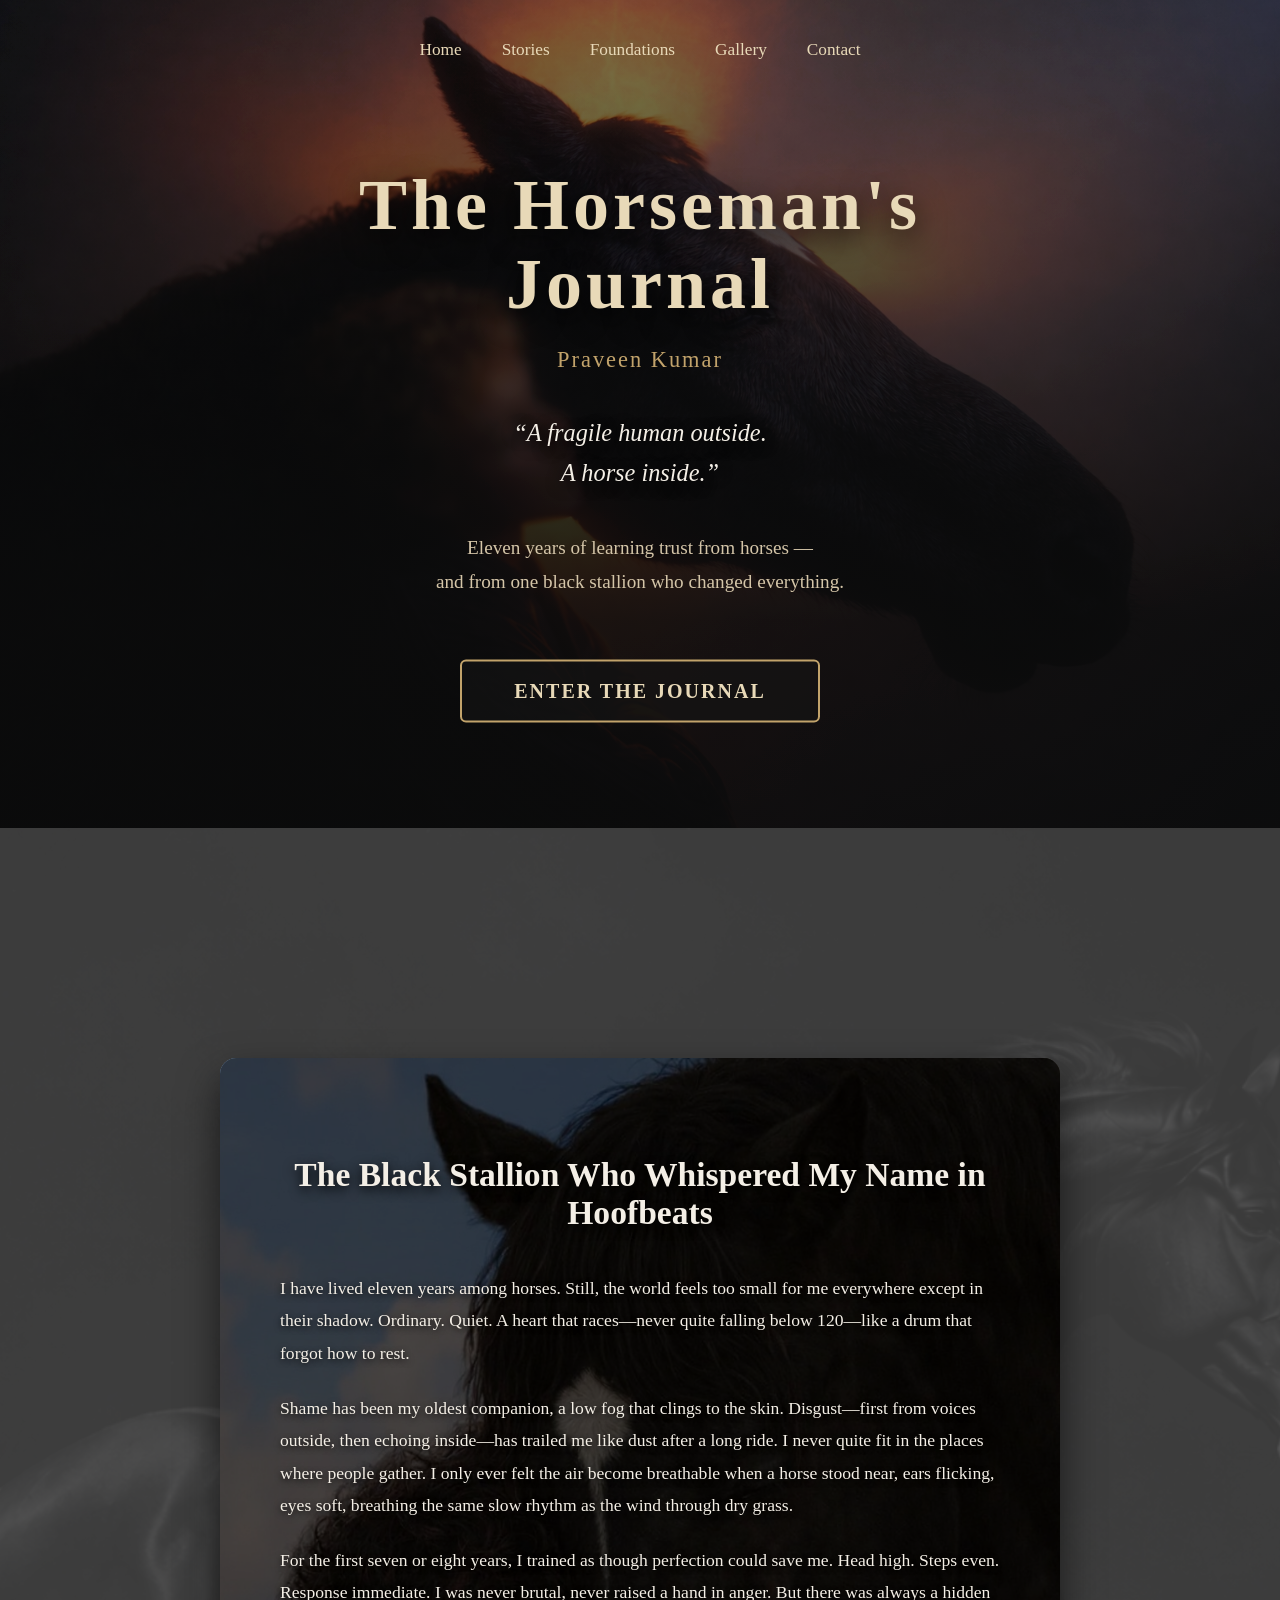
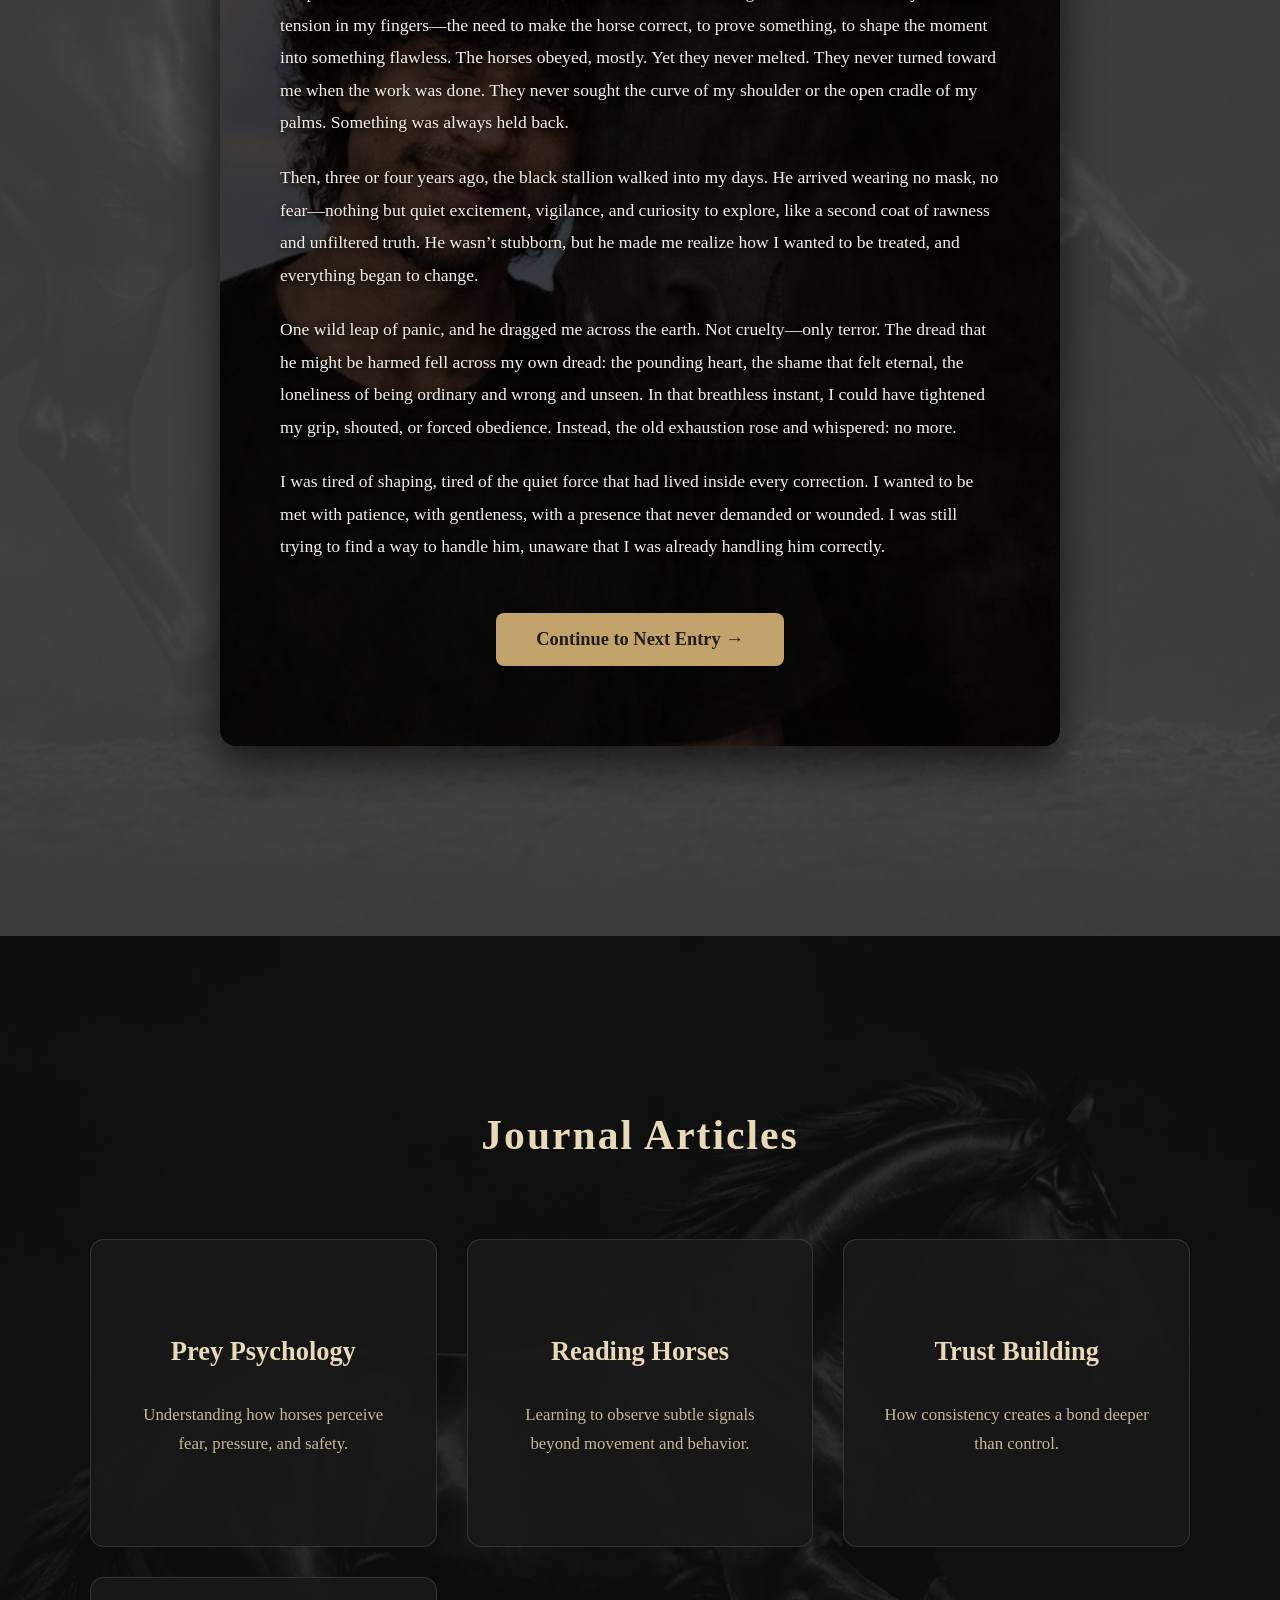
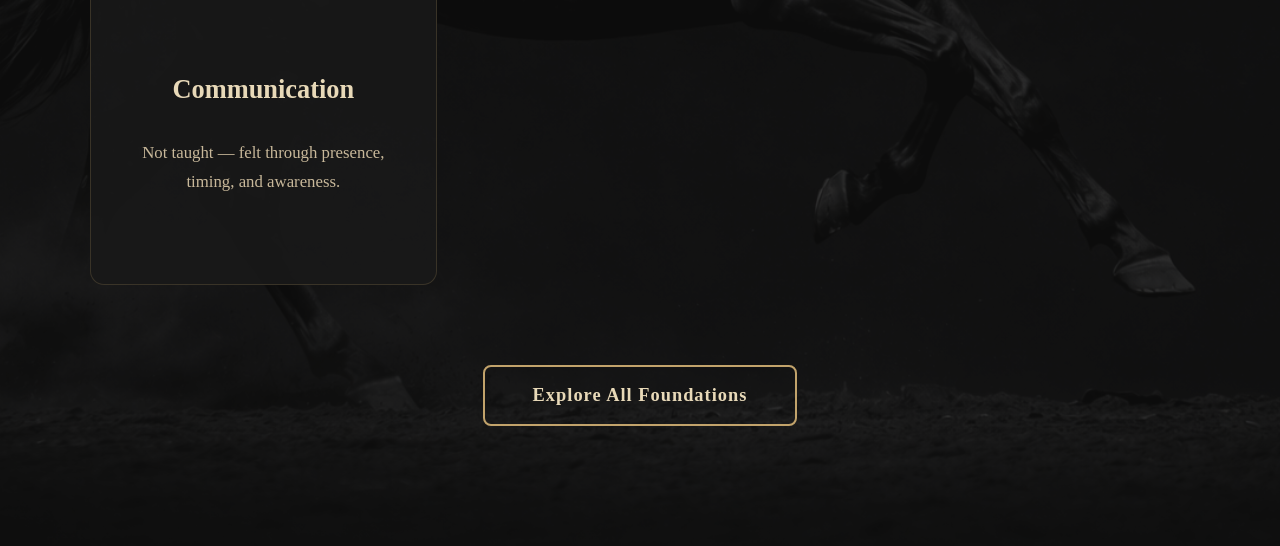
==== index.html @ 474fa936 "Update index.html" ====
<!DOCTYPE html>
<html lang="en">
<head>
  <meta charset="UTF-8">
  <title>The Horseman's Journal</title>
  <link rel="stylesheet" href="style.css">
  <script>
    window.onload = function () {
      window.scrollTo(0, 0);
    };
  </script>
</head>
<body>

<!-- ================= HERO ================= -->
<section class="hero">
  <img src="hero.jpg" class="hero-img" alt="The Black Stallion">
  
  <div class="hero-overlay"></div>
  <div class="hero-journal-layer"></div>

  <div class="nav">
    <a href="#">Home</a>
    <a href="#intro">Stories</a>
    <a href="articles.html">Foundations</a>
    <a href="#">Gallery</a>
    <a href="#">Contact</a>
  </div>

  <div class="hero-content">
    <h1 class="journal-title">The Horseman's Journal</h1>
    <p class="author">Praveen Kumar</p>
    <p class="quote">
      “A fragile human outside.<br>
      A horse inside.”
    </p>
    <p class="context">
      Eleven years of learning trust from horses —<br>
      and from one black stallion who changed everything.
    </p>
    <a href="#intro" class="enter-story">ENTER THE JOURNAL</a>
  </div>
</section>
  <!-- ================= INTRO (JOURNAL 3 PAGES) ================= -->
<section id="intro" class="intro-cinematic">
  <div class="intro-bg"></div>
  <div class="intro-overlay"></div>

  <!-- PAGE 1 -->
  <div id="page1" class="journal-page page1">
    <h1>The Black Stallion Who Whispered My Name in Hoofbeats</h1>
    <div class="intro-text">
      <p>I have lived eleven years among horses. Still, the world feels too small for me everywhere except in their shadow. Ordinary. Quiet. A heart that races—never quite falling below 120—like a drum that forgot how to rest.</p>
      <p>Shame has been my oldest companion, a low fog that clings to the skin. Disgust—first from voices outside, then echoing inside—has trailed me like dust after a long ride. I never quite fit in the places where people gather. I only ever felt the air become breathable when a horse stood near, ears flicking, eyes soft, breathing the same slow rhythm as the wind through dry grass.</p>
      <p>For the first seven or eight years, I trained as though perfection could save me. Head high. Steps even. Response immediate. I was never brutal, never raised a hand in anger. But there was always a hidden tension in my fingers—the need to make the horse correct, to prove something, to shape the moment into something flawless. The horses obeyed, mostly. Yet they never melted. They never turned toward me when the work was done. They never sought the curve of my shoulder or the open cradle of my palms. Something was always held back.</p>
      <p>Then, three or four years ago, the black stallion walked into my days. He arrived wearing no mask, no fear—nothing but quiet excitement, vigilance, and curiosity to explore, like a second coat of rawness and unfiltered truth. He wasn’t stubborn, but he made me realize how I wanted to be treated, and everything began to change.</p>
      <p>One wild leap of panic, and he dragged me across the earth. Not cruelty—only terror. The dread that he might be harmed fell across my own dread: the pounding heart, the shame that felt eternal, the loneliness of being ordinary and wrong and unseen. In that breathless instant, I could have tightened my grip, shouted, or forced obedience. Instead, the old exhaustion rose and whispered: no more.</p>
      <p>I was tired of shaping, tired of the quiet force that had lived inside every correction. I wanted to be met with patience, with gentleness, with a presence that never demanded or wounded. I was still trying to find a way to handle him, unaware that I was already handling him correctly.</p>
    </div>
    <button class="next-btn" onclick="showNext(2)">Continue to Next Entry →</button>
  </div>

  <!-- PAGE 2 -->
  <div id="page2" class="journal-page page2" style="display: none;">
    <h1>Journal Entry 2 • The Breaking</h1>
    <div class="intro-text">
      <p>My mind filled with the worst thoughts, but I still chose to offer him what I had always hungered for: a way that was clean, kind, and without harm.</p>
      <p>I let go of perfection. I let go of force. I stood still, breathed, watched, and waited. Every day, I returned the same—calm, steady, empty of agenda. My heart still raced, but I would not let him feel it as danger. My hands stayed soft as summer rain, my voice low as twilight, my body open like an unguarded field.</p>
      <p>When he tried—even the smallest flicker of courage—I answered with reward: carrots melting sweet on his tongue, feed scattered like quiet blessings, and above all, scratching—slow, deliberate strokes along his neck, his withers, his chest. Those scratches became our vow. They told him without sound: you are good, you are seen, you are safe. He began to believe.</p>
      <p>But then came the days that broke whatever was left of me. There was a day when he reared high, walking on his hind legs, and then jumped clean over me. I have never been so terrified in my life. Not because I thought he would kill me, but because I now realize how, in fear, I mistook his gesture of asking for release as danger.</p>
      <p>At the same time, I was terrified that something might happen to him. I could not lose that horse. I would rather die than lose him.</p>
      <p>After that incident, I could not even stand beside him. I went into my room. Twenty days. Cursing myself in ways no human should speak to another.</p>
      <p>But every few days, I forced myself to go see him. And every single time, he showed me what I had taught him. I didn’t understand then that he was trying to reach me.</p>
    </div>
    <button class="prev-btn" onclick="showPrev(1)">← Back to Previous Entry</button>
    <button class="next-btn" onclick="showNext(3)" style="margin-left: 20px;">Continue to Final Entry →</button>
  </div>

  <!-- PAGE 3 -->
  <div id="page3" class="journal-page page3" style="display: none;">
    <h1>Journal Entry 3 • The Choice</h1>
    <div class="intro-text">
      <p>Then came the day I could not run anymore. I stood next to him. My heart pounded so hard it felt like fists hitting my ribs from the inside.</p>
      <p>My body and my mind were still two different people. My mind was chaos. My body was silent, alert, doing the work.</p>
      <p>And in that moment, I understood something for the first time: true listening is not just hearing. Real listening is hearing and then acting.</p>
      <p>I decided to give him what I had always wanted someone to give me: generosity, very little force, and space to choose.</p>
      <p>That silence became something powerful. My resistance turned into observation. My body and mind began to walk side by side.</p>
      <p>Soon, validation came—the horse corrected himself. Not calmness, but clarity.</p>
      <p>If a horse jumps or rushes toward you, it is not trying to harm you. Do not misjudge your horse the way I once did.</p>
      <p>He started to change in front of me. He chose me.</p>
      <p>The black stallion did not change me in one moment. He waited—month after month—while I broke open.</p>
      <p>I learned to stay calm on the surface while everything inside me pounds. To observe without reacting. To listen—and then act.</p>
      <p>He is my friend now. He chooses me.</p>
      <p>And I am here, writing this, preparing for the next horse.</p>
      <p>If you have read this far, thank you.</p>
      <p class="ending">🖤🐴</p>
    </div>
    <button class="prev-btn" onclick="showPrev(2)">← Back to Previous Entry</button>
  </div>
</section>

<!-- ================= JOURNAL ARTICLES TEASER ================= -->
<section class="articles-section">
  <div class="articles-bg"></div>
  <div class="articles-wrapper">
    <h2 class="articles-title">Journal Articles</h2>
    <div class="articles-grid">
      <a href="articles.html" class="article-card">
        <h3>Prey Psychology</h3>
        <p>Understanding how horses perceive fear, pressure, and safety.</p>
      </a>
      <a href="articles.html" class="article-card">
        <h3>Reading Horses</h3>
        <p>Learning to observe subtle signals beyond movement and behavior.</p>
      </a>
      <a href="articles.html" class="article-card">
        <h3>Trust Building</h3>
        <p>How consistency creates a bond deeper than control.</p>
      </a>
      <a href="articles.html" class="article-card">
        <h3>Communication</h3>
        <p>Not taught — felt through presence, timing, and awareness.</p>
      </a>
    </div>
    <a href="articles.html" class="explore-btn">Explore All Foundations</a>
  </div>
</section>

<script>
  function showNext(page) {
    document.getElementById('page' + page).style.display = 'block';
    document.getElementById('page' + page).scrollIntoView({ behavior: 'smooth' });
  }

  function showPrev(page) {
    document.getElementById('page' + page).scrollIntoView({ behavior: 'smooth' });
  }
</script>

</body>
</html>
---- style.css ----
/* ================= GLOBAL ================= */

body, html {
  margin: 0;
  padding: 0;
  font-family: Georgia, serif;
  color: #F4EFE6;
}

body {
  background: url('background.jpg') no-repeat center/cover;
  background-attachment: fixed;
}


/* ================= HERO - Clean Full-Bleed Journal Style ================= */
.hero {
  position: relative;
  width: 100%;
  height: 92vh;
  margin: 0 auto;
  overflow: hidden;
  background: #0a0a0a;
}

.hero-img {
  position: absolute;
  top: 0;
  left: 0;
  width: 100%;
  height: 100%;
  object-fit: cover;
  filter: brightness(0.82) contrast(1.08);
}

.hero-overlay {
  position: absolute;
  inset: 0;
  background: linear-gradient(
    to bottom,
    rgba(10, 10, 10, 0.45),
    rgba(10, 10, 10, 0.75) 45%,
    rgba(10, 10, 10, 0.92) 75%
  );
  z-index: 2;
}

.hero-journal-layer {
  position: absolute;
  inset: 0;
  background: rgba(255, 248, 230, 0.07);
  z-index: 3;
  mix-blend-mode: overlay;
  pointer-events: none;
}

.nav {
  position: absolute;
  top: 40px;
  left: 50%;
  transform: translateX(-50%);
  z-index: 10;
  display: flex;
  gap: 40px;
  font-size: 1.08rem;
}

.nav a {
  color: #E8D9B8;
  text-decoration: none;
  transition: color 0.3s ease;
}

.nav a:hover {
  color: #C2A36B;
}

.hero-content {
  position: absolute;
  top: 50%;
  left: 50%;
  transform: translate(-50%, -50%);
  text-align: center;
  z-index: 5;
  max-width: 760px;
  padding: 0 20px;
}

.journal-title {
  font-size: 4.5rem;
  color: #E8D9B8;
  margin-bottom: 18px;
  letter-spacing: 4px;
  text-shadow: 0 8px 30px rgba(0, 0, 0, 0.9);
  line-height: 1.1;
}

.author {
  font-size: 1.4rem;
  color: #C2A36B;
  margin-bottom: 40px;
  letter-spacing: 2px;
}

.quote {
  font-size: 1.52rem;
  line-height: 1.65;
  color: #F4EFE6;
  margin-bottom: 38px;
  font-style: italic;
  text-shadow: 0 4px 15px rgba(0, 0, 0, 0.85);
}

.context {
  font-size: 1.2rem;
  line-height: 1.8;
  color: #D4C5A8;
  margin-bottom: 60px;
  max-width: 640px;
  margin-left: auto;
  margin-right: auto;
}

.enter-story {
  display: inline-block;
  padding: 18px 52px;
  border: 2px solid #C2A36B;
  color: #E8D9B8;
  text-decoration: none;
  font-size: 1.25rem;
  font-weight: bold;
  letter-spacing: 2px;
  border-radius: 6px;
  transition: all 0.4s ease;
  background: rgba(20, 20, 20, 0.6);
}

.enter-story:hover {
  background: #C2A36B;
  color: #1f1f1f;
  transform: translateY(-4px);
}
/* ================= INTRO CINEMATIC ================= */
.intro-cinematic {
  position: relative;
  padding: 140px 20px 100px;
  overflow: hidden;
}

.intro-bg {
  position: absolute;
  inset: 0;
  background: url('horse.png') center/cover no-repeat;
  opacity: 0.35;
  z-index: 1;
}

.intro-overlay {
  position: absolute;
  inset: 0;
  background: rgba(0, 0, 0, 0.65);   /* Darker overlay for mood */
  z-index: 2;
}

/* JOURNAL PAGES - Much more appealing design */
.journal-page {
  position: relative;
  max-width: 720px;
  margin: 90px auto;
  padding: 70px 60px;
  border-radius: 16px;
  box-shadow: 0 20px 40px rgba(0, 0, 0, 0.6);
  color: #F4EFE6;                    /* Light elegant text */
  text-shadow: 0 2px 6px rgba(0, 0, 0, 0.8);
  z-index: 3;
  transition: all 0.6s ease;
}

/* Dark overlay on each journal page so text is always readable */
.journal-page::before {
  content: '';
  position: absolute;
  inset: 0;
  background: rgba(0, 0, 0, 0.72);
  border-radius: 16px;
  z-index: 1;
}

.journal-page > * {
  position: relative;
  z-index: 2;
}

/* Individual journal backgrounds */
.page1 { background: url('journal1.png') center/cover no-repeat; }
.page2 { background: url('journal2.png') center/cover no-repeat; }
.page3 { background: url('journal3.png') center/cover no-repeat; }

.journal-page h1 {
  text-align: center;
  font-size: 2.1rem;
  margin-bottom: 40px;
  color: #F4EFE6;
  text-shadow: 0 4px 12px rgba(0, 0, 0, 0.9);
}

.journal-page p {
  line-height: 1.85;
  margin-bottom: 22px;
  font-size: 1.1rem;
}

.ending {
  text-align: center;
  font-size: 2.4rem;
  margin-top: 40px;
  opacity: 0.9;
}

/* Next Button - Elegant & thematic */
.next-btn {
  display: block;
  margin: 50px auto 10px;
  padding: 16px 40px;
  background: #C2A36B;
  color: #1f1f1f;
  font-weight: bold;
  font-size: 1.15rem;
  border: none;
  border-radius: 8px;
  cursor: pointer;
  transition: all 0.3s ease;
  font-family: Georgia, serif;
}

.next-btn:hover {
  background: #e6c88a;
  transform: translateY(-3px);
  box-shadow: 0 10px 20px rgba(194, 163, 107, 0.4);
}

/* ================= STYLISH JOURNAL ARTICLES ================= */
.articles-section {
  position: relative;
  padding: 140px 20px 120px;
  background: #0f0f0f;
  overflow: hidden;
}

.articles-bg {
  position: absolute;
  inset: 0;
  background: url('horse.png') center/cover no-repeat;
  opacity: 0.18;
  z-index: 1;
}

.articles-wrapper {
  position: relative;
  z-index: 2;
  max-width: 1100px;
  margin: 0 auto;
  text-align: center;
}

.articles-title {
  font-size: 2.6rem;
  color: #E8D9B8;
  margin-bottom: 80px;
  letter-spacing: 2px;
}

.articles-grid {
  display: grid;
  grid-template-columns: repeat(auto-fit, minmax(320px, 1fr));
  gap: 30px;
  margin-bottom: 80px;
}

.article-card {
  background: rgba(25, 25, 25, 0.95);
  border: 1px solid #C2A36B33;
  border-radius: 14px;
  padding: 48px 36px;
  text-decoration: none;
  transition: all 0.4s ease;
  min-height: 210px;
  display: flex;
  flex-direction: column;
  justify-content: center;
}

.article-card:hover {
  border-color: #C2A36B;
  transform: translateY(-12px);
  box-shadow: 0 25px 50px rgba(0, 0, 0, 0.5);
}

.article-card h3 {
  color: #E8D9B8;
  font-size: 1.65rem;
  margin-bottom: 16px;
  transition: color 0.3s;
}

.article-card:hover h3 {
  color: #C2A36B;
}

.article-card p {
  color: #C8B89A;
  line-height: 1.75;
  font-size: 1.05rem;
}

/* Explore Button */
.explore-btn {
  display: inline-block;
  padding: 18px 48px;
  border: 2px solid #C2A36B;
  color: #E8D9B8;
  text-decoration: none;
  font-size: 1.15rem;
  font-weight: bold;
  border-radius: 8px;
  transition: all 0.4s ease;
  letter-spacing: 1px;
}

.explore-btn:hover {
  background: #C2A36B;
  color: #1f1f1f;
  transform: scale(1.05);
}
/* ================= MOBILE ================= */

@media (max-width: 900px) {
  .hero { height: 70vh; margin: 30px auto; }
  .hero-content h1 { font-size: clamp(34px, 9vw, 44px); }
  .articles-grid { grid-template-columns: 1fr; gap: 26px; }
  .intro-wrapper { padding: 40px 28px; margin: 40px 12px; }
  .intro-text p { font-size: 1rem; line-height: 1.8; }
}

/* small accessibility / print tweaks */
@media print {
  body { background: #fff; color: #000; }
  .intro-wrapper { box-shadow: none; background: #fff; }
}
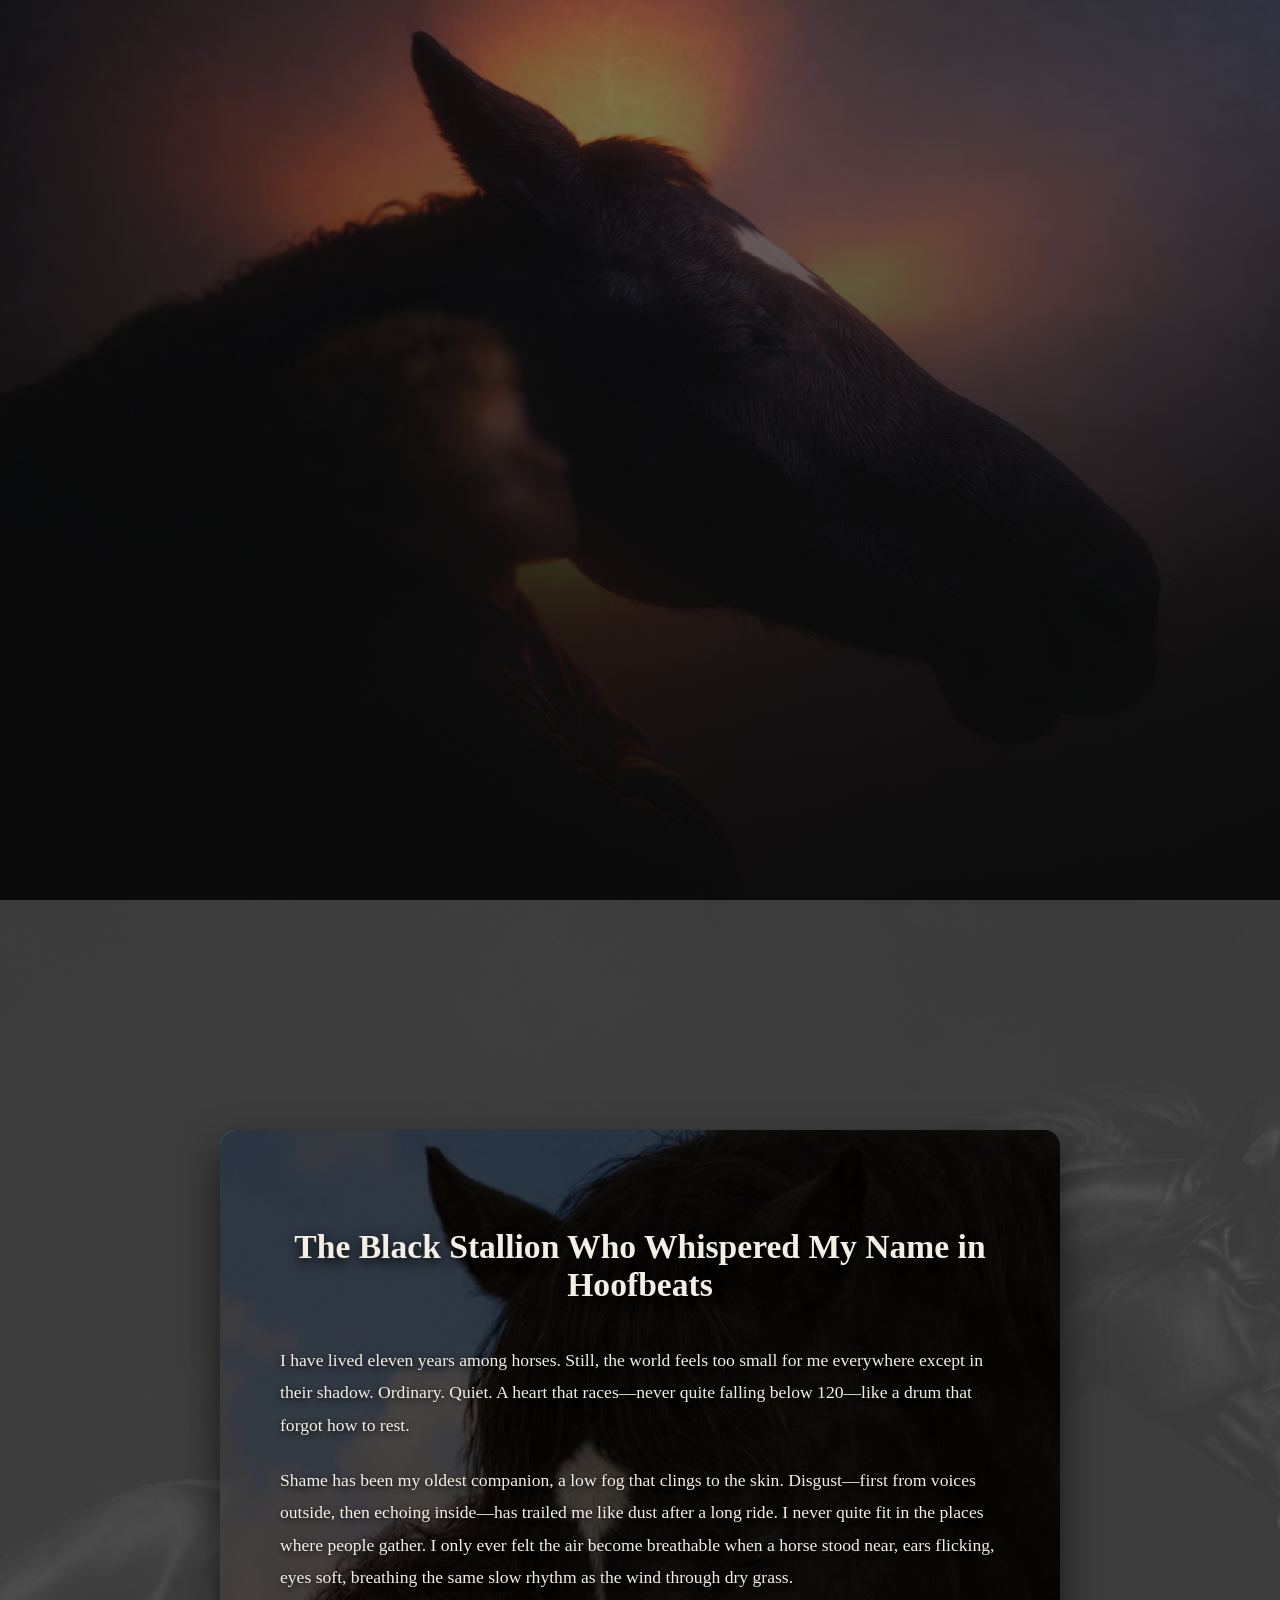
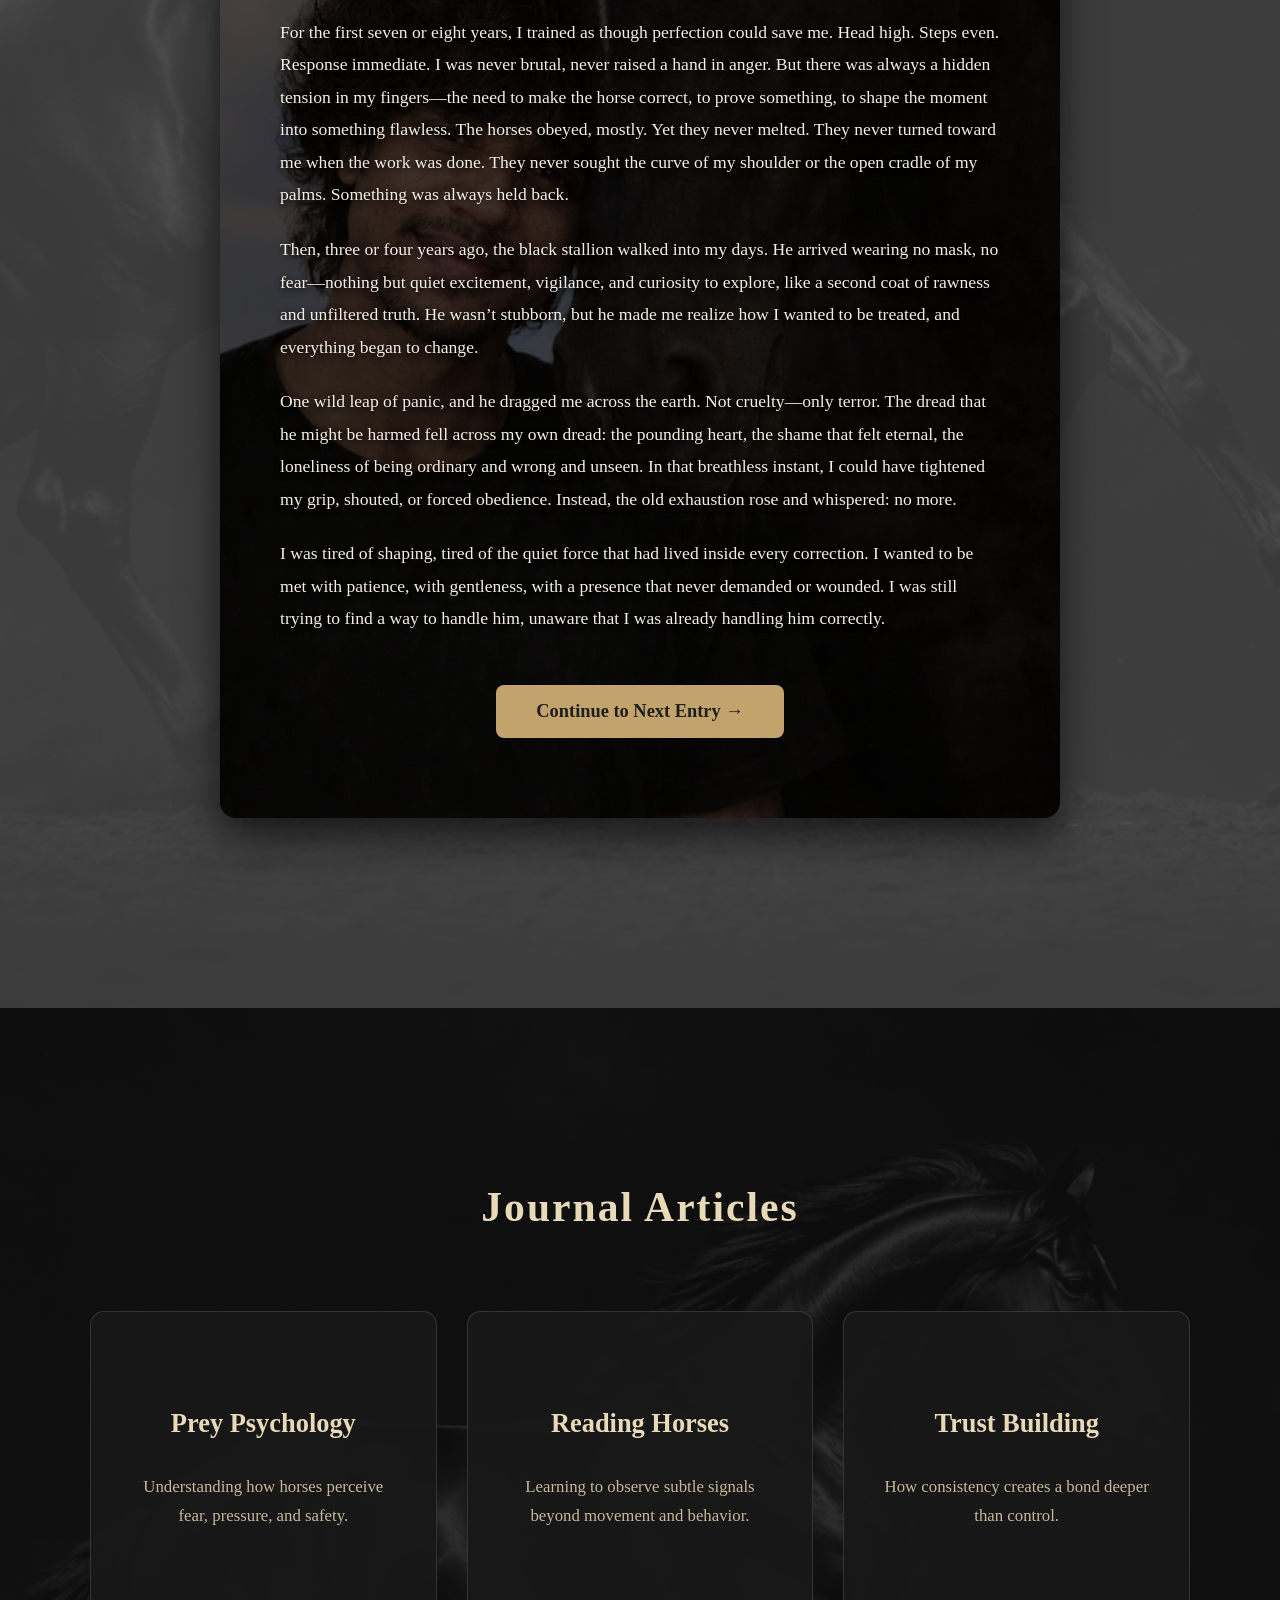
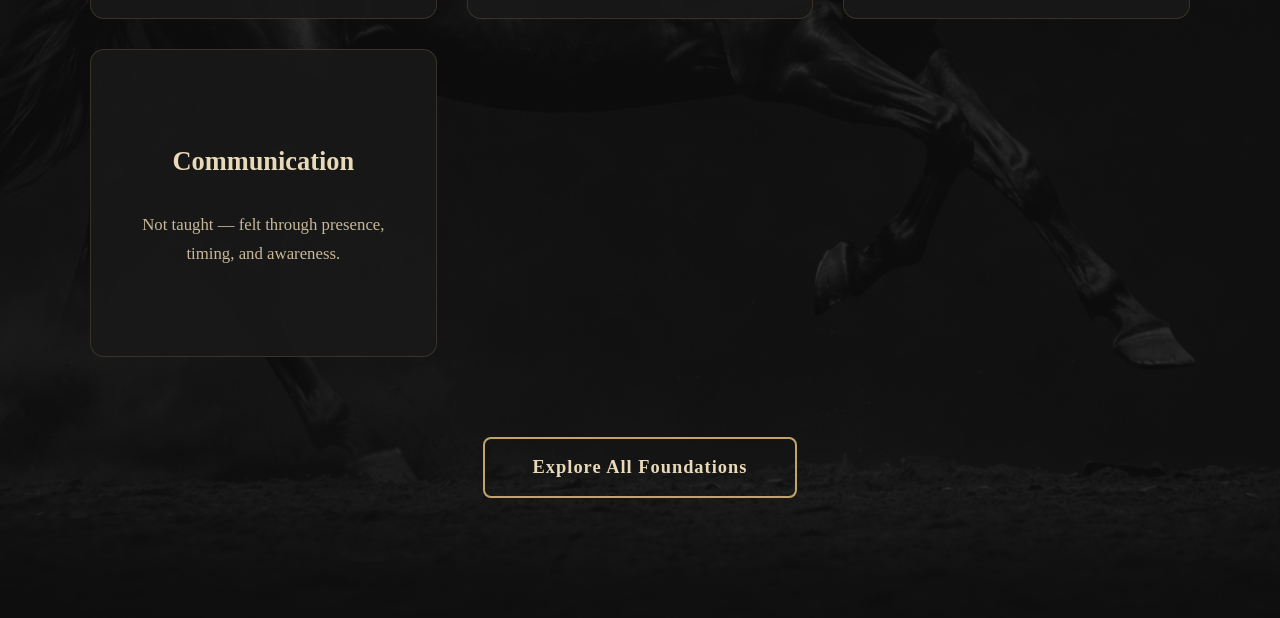
==== commit 006da717: "Update index.html" ====
--- a/index.html
+++ b/index.html
@@ -12,14 +12,15 @@
 </head>
 <body>
 
-<!-- ================= HERO ================= -->
+<!-- ================= HERO - Glass Block + 3D Nav ================= -->
 <section class="hero">
   <img src="hero.jpg" class="hero-img" alt="The Black Stallion">
-  
+
+  <!-- Background overlay -->
   <div class="hero-overlay"></div>
-  <div class="hero-journal-layer"></div>
 
-  <div class="nav">
+  <!-- Glassy Nav Bar -->
+  <div class="nav-glass">
     <a href="#">Home</a>
     <a href="#intro">Stories</a>
     <a href="articles.html">Foundations</a>
@@ -27,7 +28,8 @@
     <a href="#">Contact</a>
   </div>
 
-  <div class="hero-content">
+  <!-- Glass Text Block -->
+  <div class="hero-glass-content">
     <h1 class="journal-title">The Horseman's Journal</h1>
     <p class="author">Praveen Kumar</p>
     <p class="quote">
@@ -40,7 +42,8 @@
     </p>
     <a href="#intro" class="enter-story">ENTER THE JOURNAL</a>
   </div>
-</section>
+</section>  
+ 
   <!-- ================= INTRO (JOURNAL 3 PAGES) ================= -->
 <section id="intro" class="intro-cinematic">
   <div class="intro-bg"></div>
--- a/style.css
+++ b/style.css
@@ -12,13 +12,12 @@
   background-attachment: fixed;
 }
 
-
-/* ================= HERO - Clean Full-Bleed Journal Style ================= */
+/* ================= HERO - Clean & Fixed ================= */
 .hero {
   position: relative;
   width: 100%;
-  height: 92vh;
-  margin: 0 auto;
+  height: 100vh;           /* Full screen height */
+  margin: 0;
   overflow: hidden;
   background: #0a0a0a;
 }
@@ -30,7 +29,7 @@
   width: 100%;
   height: 100%;
   object-fit: cover;
-  filter: brightness(0.82) contrast(1.08);
+  filter: brightness(0.88) contrast(1.05) saturate(0.95);
 }
 
 .hero-overlay {
@@ -38,9 +37,10 @@
   inset: 0;
   background: linear-gradient(
     to bottom,
-    rgba(10, 10, 10, 0.45),
-    rgba(10, 10, 10, 0.75) 45%,
-    rgba(10, 10, 10, 0.92) 75%
+    rgba(10, 10, 10, 0.4),
+    rgba(10, 10, 10, 0.65) 40%,
+    rgba(10, 10, 10, 0.88) 70%,
+    rgba(10, 10, 10, 0.95)
   );
   z-index: 2;
 }
@@ -48,7 +48,7 @@
 .hero-journal-layer {
   position: absolute;
   inset: 0;
-  background: rgba(255, 248, 230, 0.07);
+  background: rgba(255, 248, 230, 0.06);
   z-index: 3;
   mix-blend-mode: overlay;
   pointer-events: none;
@@ -61,14 +61,14 @@
   transform: translateX(-50%);
   z-index: 10;
   display: flex;
-  gap: 40px;
-  font-size: 1.08rem;
+  gap: 45px;
+  font-size: 1.1rem;
 }
 
 .nav a {
   color: #E8D9B8;
   text-decoration: none;
-  transition: color 0.3s ease;
+  transition: color 0.3s;
 }
 
 .nav a:hover {
@@ -77,22 +77,21 @@
 
 .hero-content {
   position: absolute;
-  top: 50%;
+  top: 52%;
   left: 50%;
   transform: translate(-50%, -50%);
   text-align: center;
   z-index: 5;
   max-width: 760px;
-  padding: 0 20px;
+  padding: 0 30px;
 }
 
 .journal-title {
-  font-size: 4.5rem;
-  color: #E8D9B8;
-  margin-bottom: 18px;
+  font-size: 4.6rem;
+  color: #E8D9B8;
+  margin-bottom: 20px;
   letter-spacing: 4px;
-  text-shadow: 0 8px 30px rgba(0, 0, 0, 0.9);
-  line-height: 1.1;
+  text-shadow: 0 8px 30px rgba(0,0,0,0.9);
 }
 
 .author {
@@ -103,20 +102,20 @@
 }
 
 .quote {
-  font-size: 1.52rem;
+  font-size: 1.55rem;
   line-height: 1.65;
   color: #F4EFE6;
-  margin-bottom: 38px;
+  margin-bottom: 40px;
   font-style: italic;
-  text-shadow: 0 4px 15px rgba(0, 0, 0, 0.85);
+  text-shadow: 0 4px 15px rgba(0,0,0,0.8);
 }
 
 .context {
-  font-size: 1.2rem;
+  font-size: 1.22rem;
   line-height: 1.8;
   color: #D4C5A8;
-  margin-bottom: 60px;
-  max-width: 640px;
+  margin-bottom: 65px;
+  max-width: 650px;
   margin-left: auto;
   margin-right: auto;
 }
@@ -130,9 +129,9 @@
   font-size: 1.25rem;
   font-weight: bold;
   letter-spacing: 2px;
-  border-radius: 6px;
+  border-radius: 8px;
   transition: all 0.4s ease;
-  background: rgba(20, 20, 20, 0.6);
+  background: rgba(25, 25, 25, 0.55);
 }
 
 .enter-story:hover {
@@ -140,6 +139,7 @@
   color: #1f1f1f;
   transform: translateY(-4px);
 }
+
 /* ================= INTRO CINEMATIC ================= */
 .intro-cinematic {
   position: relative;
@@ -332,6 +332,7 @@
   color: #1f1f1f;
   transform: scale(1.05);
 }
+
 /* ================= MOBILE ================= */
 
 @media (max-width: 900px) {
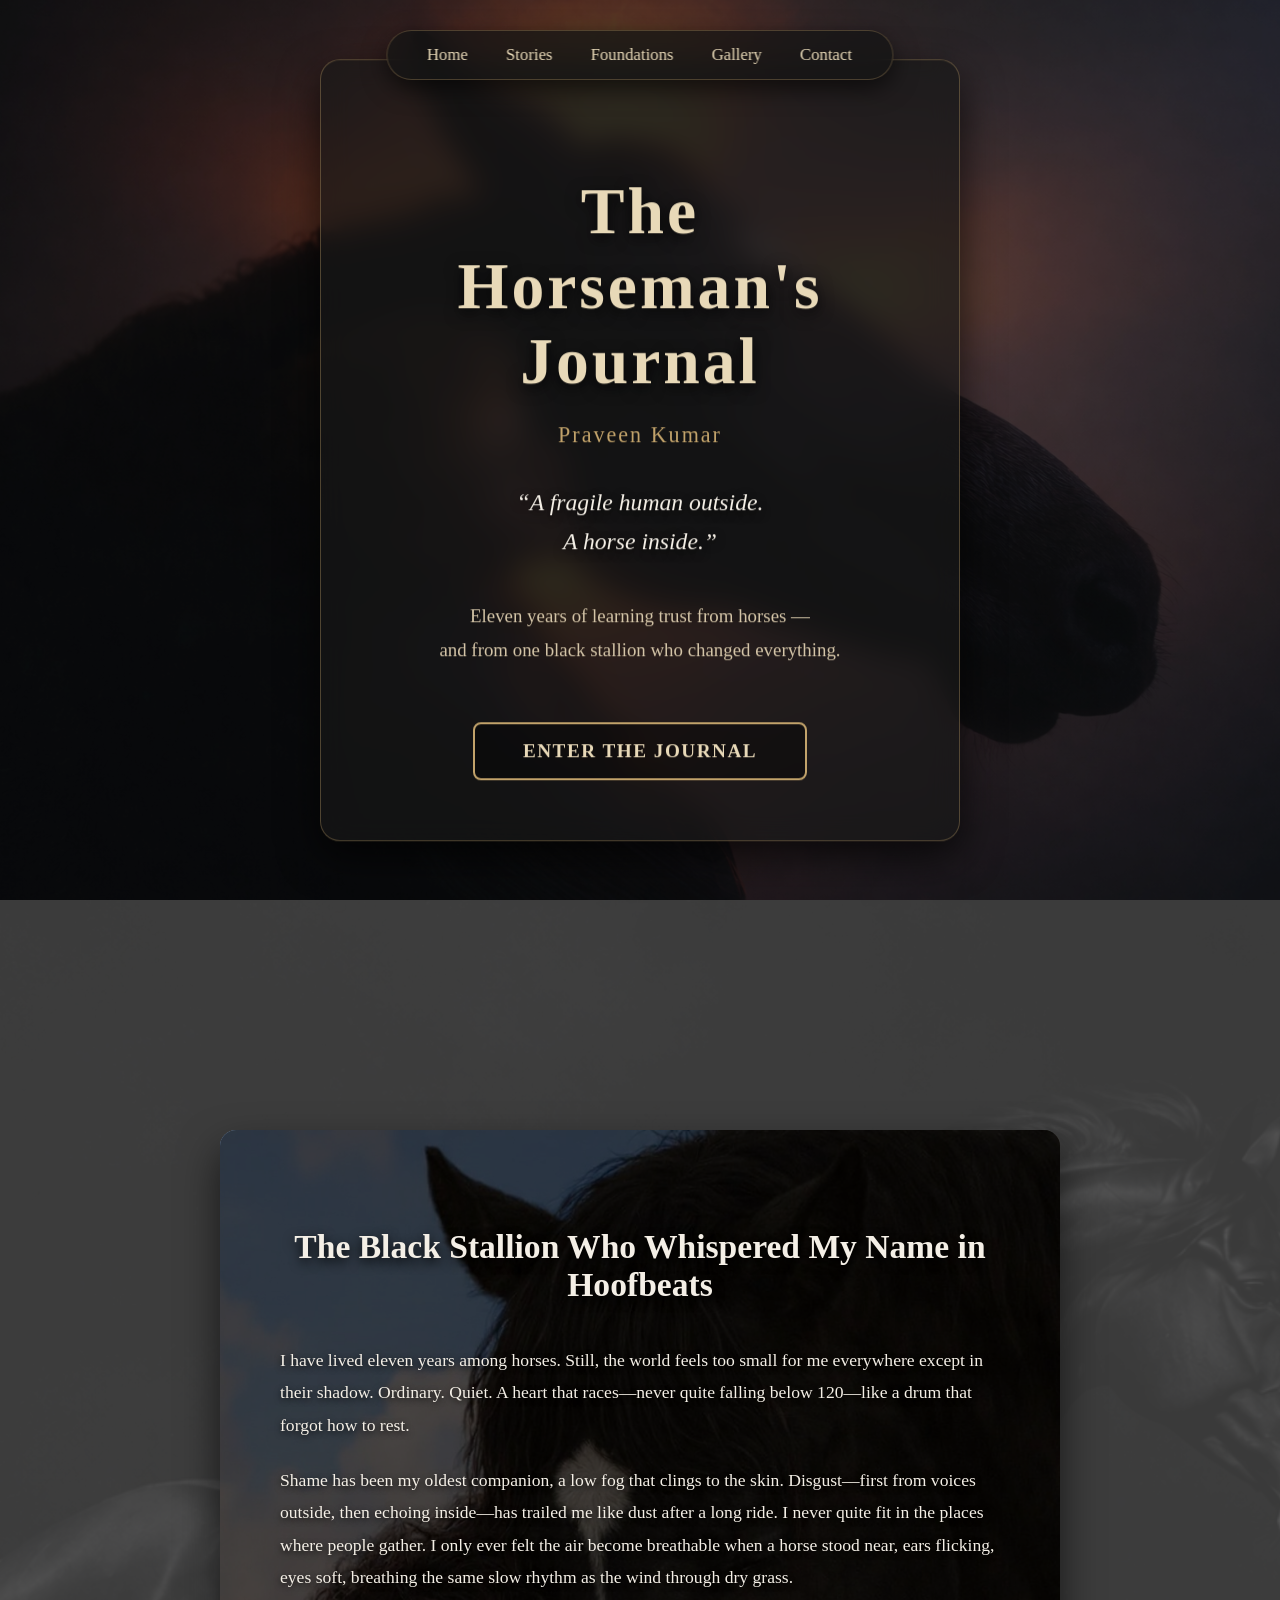
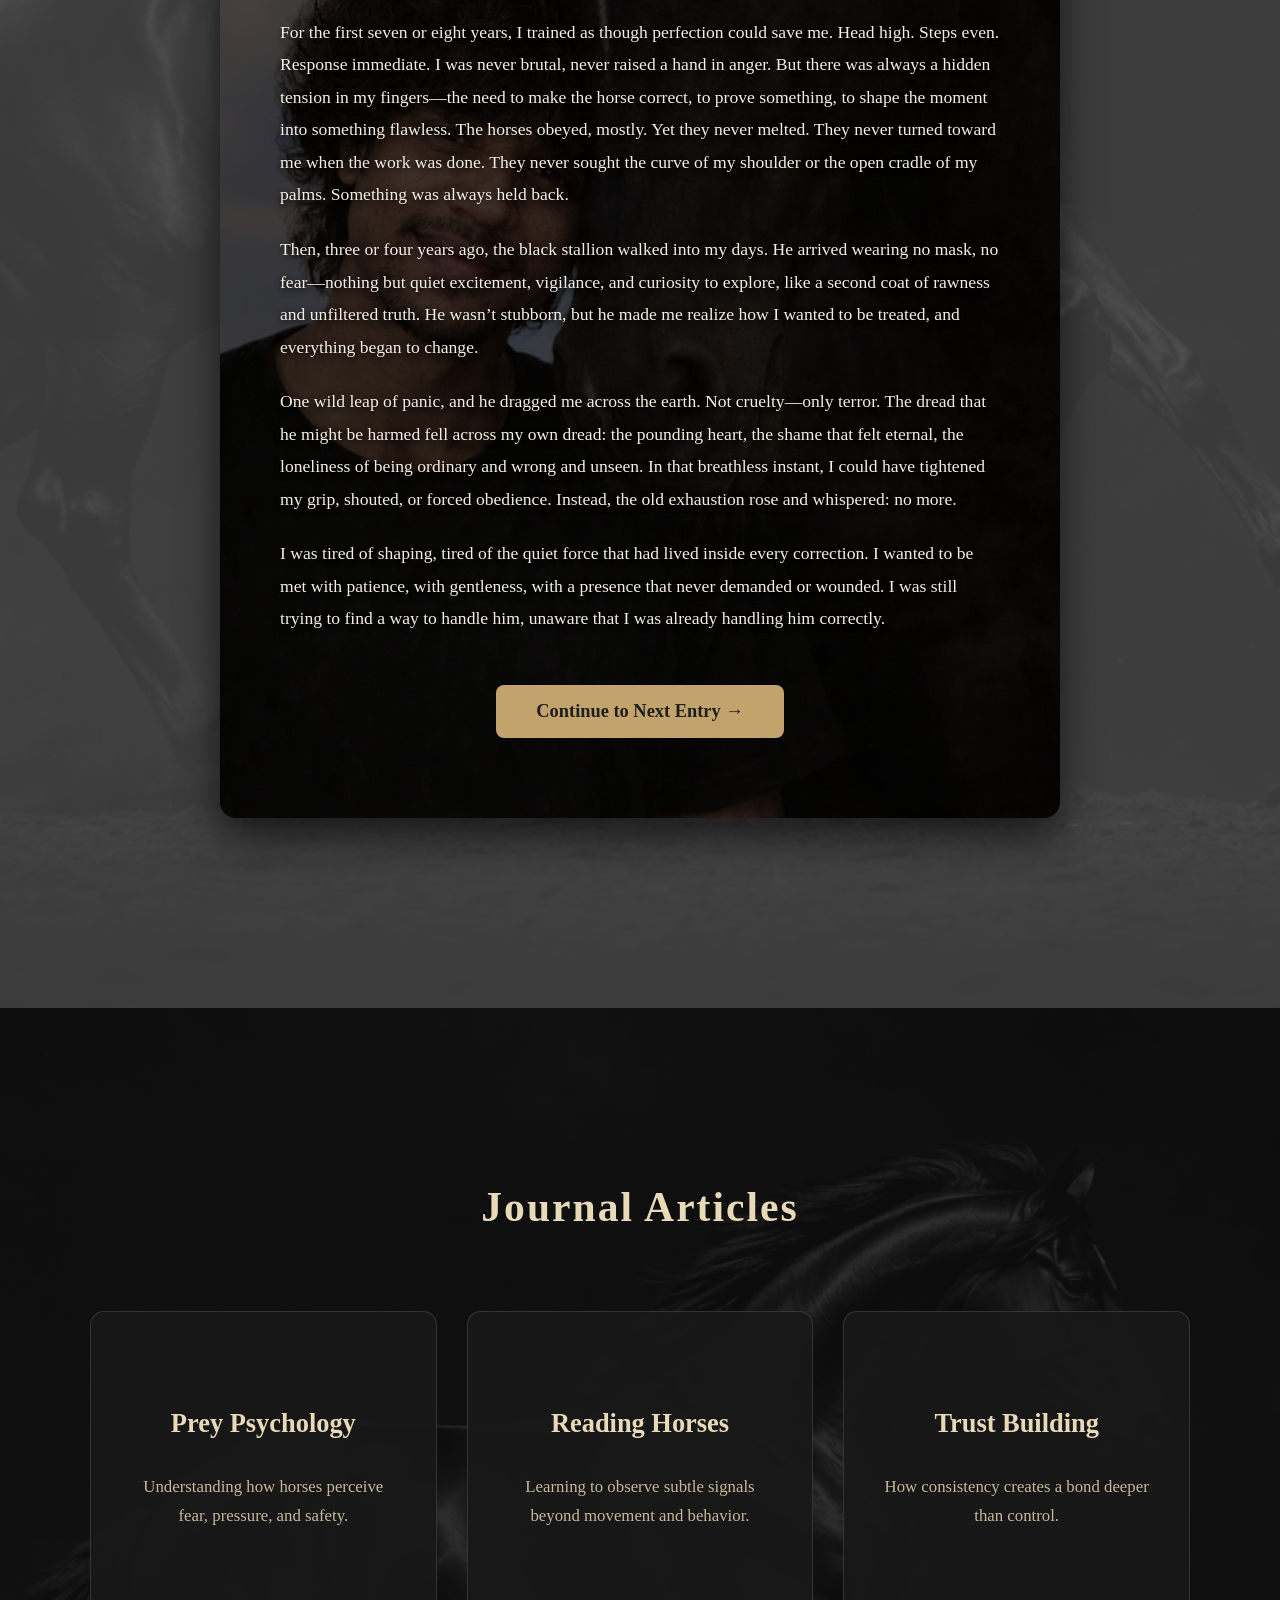
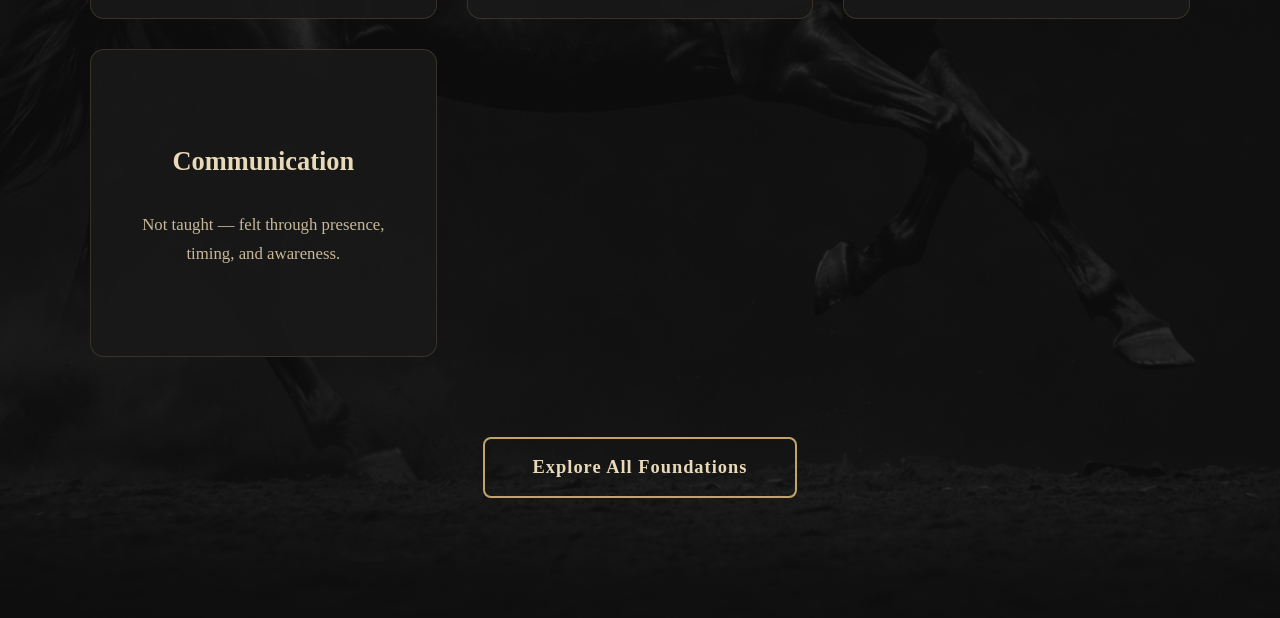
==== commit d7858e07: "Update index.html" ====
--- a/index.html
+++ b/index.html
@@ -12,14 +12,14 @@
 </head>
 <body>
 
-<!-- ================= HERO - Glass Block + 3D Nav ================= -->
+<!-- ================= HERO ================= -->
 <section class="hero">
   <img src="hero.jpg" class="hero-img" alt="The Black Stallion">
 
-  <!-- Background overlay -->
   <div class="hero-overlay"></div>
+  <div class="hero-journal-layer"></div>
 
-  <!-- Glassy Nav Bar -->
+  <!-- Navigation -->
   <div class="nav-glass">
     <a href="#">Home</a>
     <a href="#intro">Stories</a>
@@ -42,7 +42,7 @@
     </p>
     <a href="#intro" class="enter-story">ENTER THE JOURNAL</a>
   </div>
-</section>  
+</section>
  
   <!-- ================= INTRO (JOURNAL 3 PAGES) ================= -->
 <section id="intro" class="intro-cinematic">
--- a/style.css
+++ b/style.css
@@ -12,11 +12,11 @@
   background-attachment: fixed;
 }
 
-/* ================= HERO - Clean & Fixed ================= */
+/* ================= HERO - Glass Block + 3D Nav ================= */
 .hero {
   position: relative;
   width: 100%;
-  height: 100vh;           /* Full screen height */
+  height: 100vh;
   margin: 0;
   overflow: hidden;
   background: #0a0a0a;
@@ -29,115 +29,110 @@
   width: 100%;
   height: 100%;
   object-fit: cover;
-  filter: brightness(0.88) contrast(1.05) saturate(0.95);
+  filter: brightness(0.90) contrast(1.05);
 }
 
 .hero-overlay {
   position: absolute;
   inset: 0;
-  background: linear-gradient(
-    to bottom,
-    rgba(10, 10, 10, 0.4),
-    rgba(10, 10, 10, 0.65) 40%,
-    rgba(10, 10, 10, 0.88) 70%,
-    rgba(10, 10, 10, 0.95)
-  );
-  z-index: 2;
-}
-
-.hero-journal-layer {
-  position: absolute;
-  inset: 0;
-  background: rgba(255, 248, 230, 0.06);
-  z-index: 3;
-  mix-blend-mode: overlay;
-  pointer-events: none;
-}
-
-.nav {
-  position: absolute;
-  top: 40px;
+  background: rgba(10, 10, 10, 0.65);
+  z-index: 1;
+}
+
+/* Glassy Navigation Bar */
+.nav-glass {
+  position: absolute;
+  top: 30px;
   left: 50%;
   transform: translateX(-50%);
   z-index: 10;
+  background: rgba(20, 20, 20, 0.75);
+  backdrop-filter: blur(12px);
+  border: 1px solid rgba(194, 163, 107, 0.3);
+  border-radius: 50px;
+  padding: 14px 40px;
   display: flex;
-  gap: 45px;
-  font-size: 1.1rem;
-}
-
-.nav a {
+  gap: 38px;
+  box-shadow: 0 8px 25px rgba(0, 0, 0, 0.6);
+}
+
+.nav-glass a {
   color: #E8D9B8;
   text-decoration: none;
+  font-size: 1.05rem;
   transition: color 0.3s;
 }
 
-.nav a:hover {
+.nav-glass a:hover {
   color: #C2A36B;
 }
 
-.hero-content {
-  position: absolute;
-  top: 52%;
+/* Glass Text Block */
+.hero-glass-content {
+  position: absolute;
+  top: 50%;
   left: 50%;
   transform: translate(-50%, -50%);
+  z-index: 5;
+  background: rgba(25, 25, 25, 0.68);
+  backdrop-filter: blur(14px);
+  border: 1px solid rgba(194, 163, 107, 0.35);
+  border-radius: 20px;
+  padding: 60px 70px;
+  max-width: 680px;
   text-align: center;
-  z-index: 5;
-  max-width: 760px;
-  padding: 0 30px;
+  box-shadow: 0 15px 40px rgba(0, 0, 0, 0.7);
 }
 
 .journal-title {
-  font-size: 4.6rem;
-  color: #E8D9B8;
-  margin-bottom: 20px;
-  letter-spacing: 4px;
-  text-shadow: 0 8px 30px rgba(0,0,0,0.9);
+  font-size: 4.1rem;
+  color: #E8D9B8;
+  margin-bottom: 18px;
+  letter-spacing: 3px;
+  text-shadow: 0 4px 15px rgba(0,0,0,0.8);
 }
 
 .author {
-  font-size: 1.4rem;
+  font-size: 1.38rem;
   color: #C2A36B;
-  margin-bottom: 40px;
+  margin-bottom: 35px;
   letter-spacing: 2px;
 }
 
 .quote {
-  font-size: 1.55rem;
+  font-size: 1.48rem;
   line-height: 1.65;
   color: #F4EFE6;
-  margin-bottom: 40px;
+  margin-bottom: 38px;
   font-style: italic;
-  text-shadow: 0 4px 15px rgba(0,0,0,0.8);
+  text-shadow: 0 3px 10px rgba(0,0,0,0.7);
 }
 
 .context {
-  font-size: 1.22rem;
+  font-size: 1.18rem;
   line-height: 1.8;
   color: #D4C5A8;
-  margin-bottom: 65px;
-  max-width: 650px;
-  margin-left: auto;
-  margin-right: auto;
+  margin-bottom: 55px;
 }
 
 .enter-story {
   display: inline-block;
-  padding: 18px 52px;
+  padding: 16px 48px;
   border: 2px solid #C2A36B;
   color: #E8D9B8;
   text-decoration: none;
-  font-size: 1.25rem;
+  font-size: 1.2rem;
   font-weight: bold;
-  letter-spacing: 2px;
+  letter-spacing: 1.5px;
   border-radius: 8px;
   transition: all 0.4s ease;
-  background: rgba(25, 25, 25, 0.55);
+  background: rgba(0, 0, 0, 0.4);
 }
 
 .enter-story:hover {
   background: #C2A36B;
   color: #1f1f1f;
-  transform: translateY(-4px);
+  transform: translateY(-3px);
 }
 
 /* ================= INTRO CINEMATIC ================= */
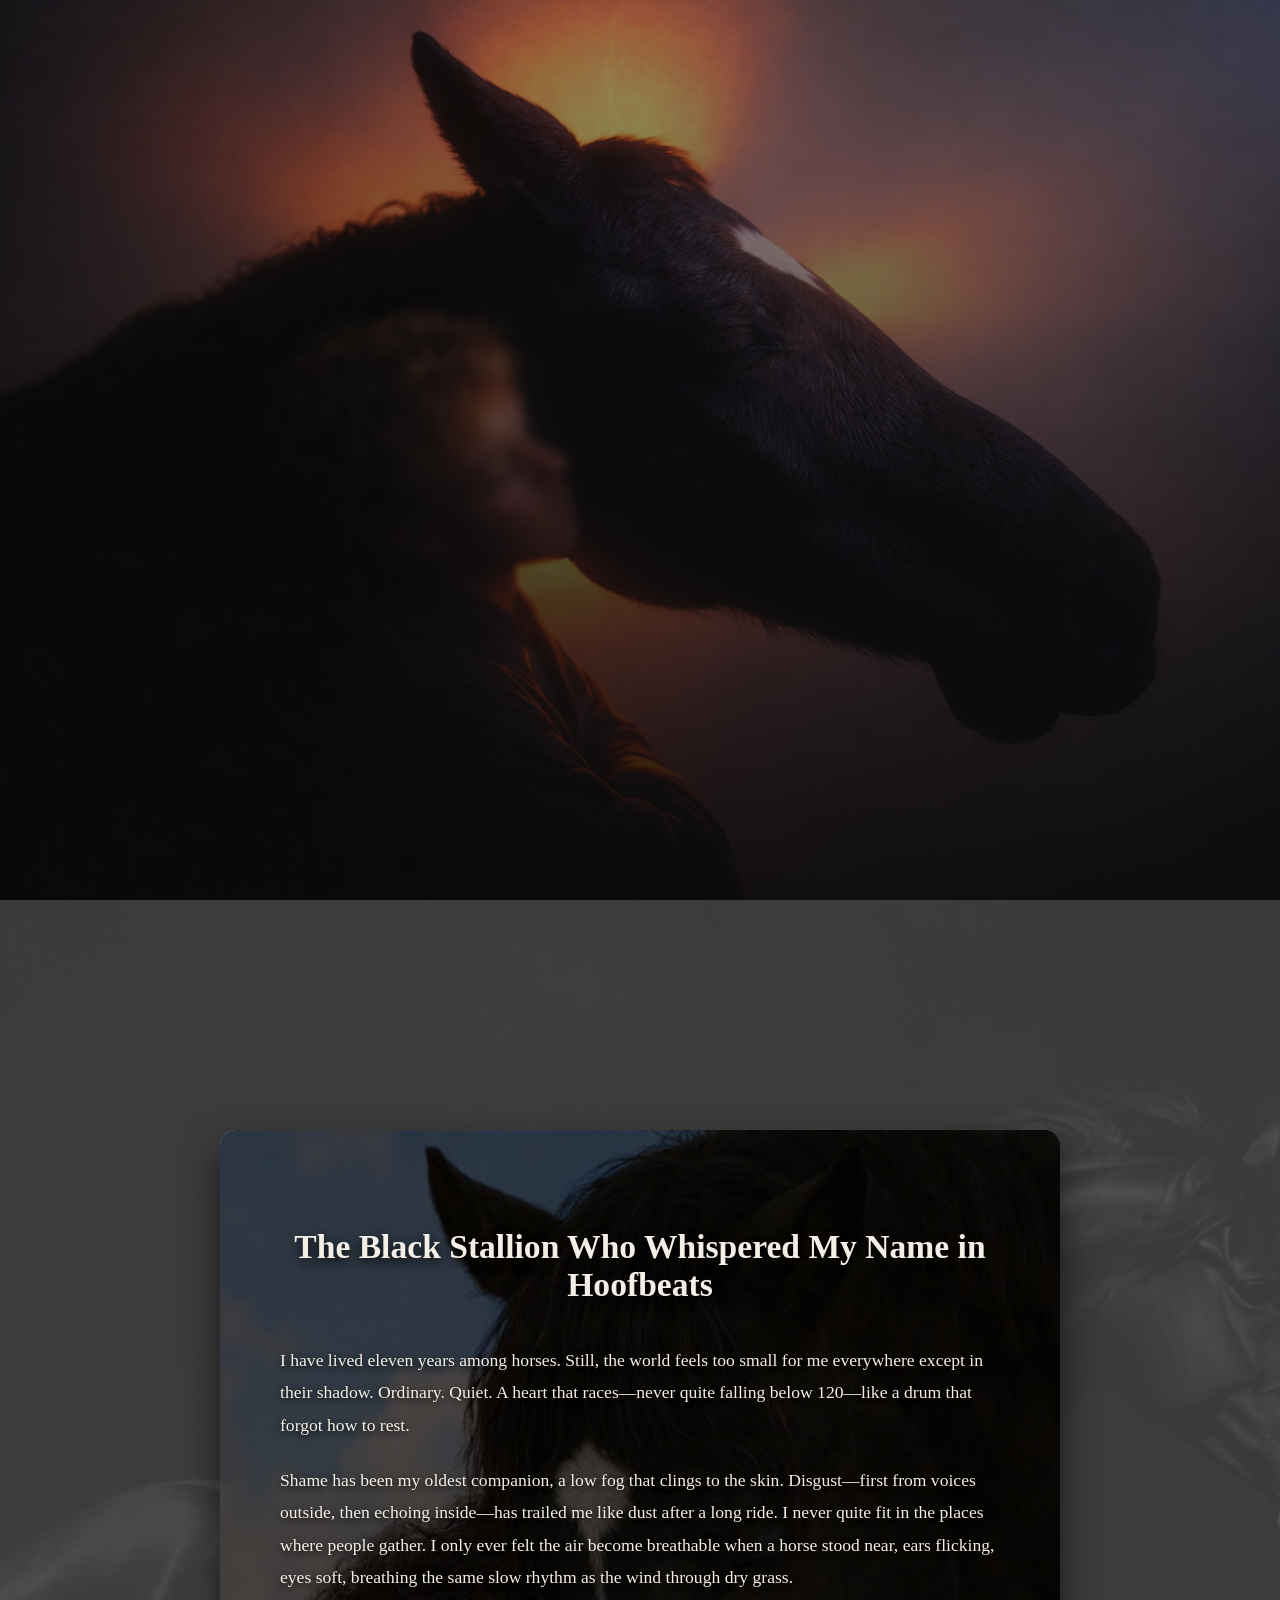
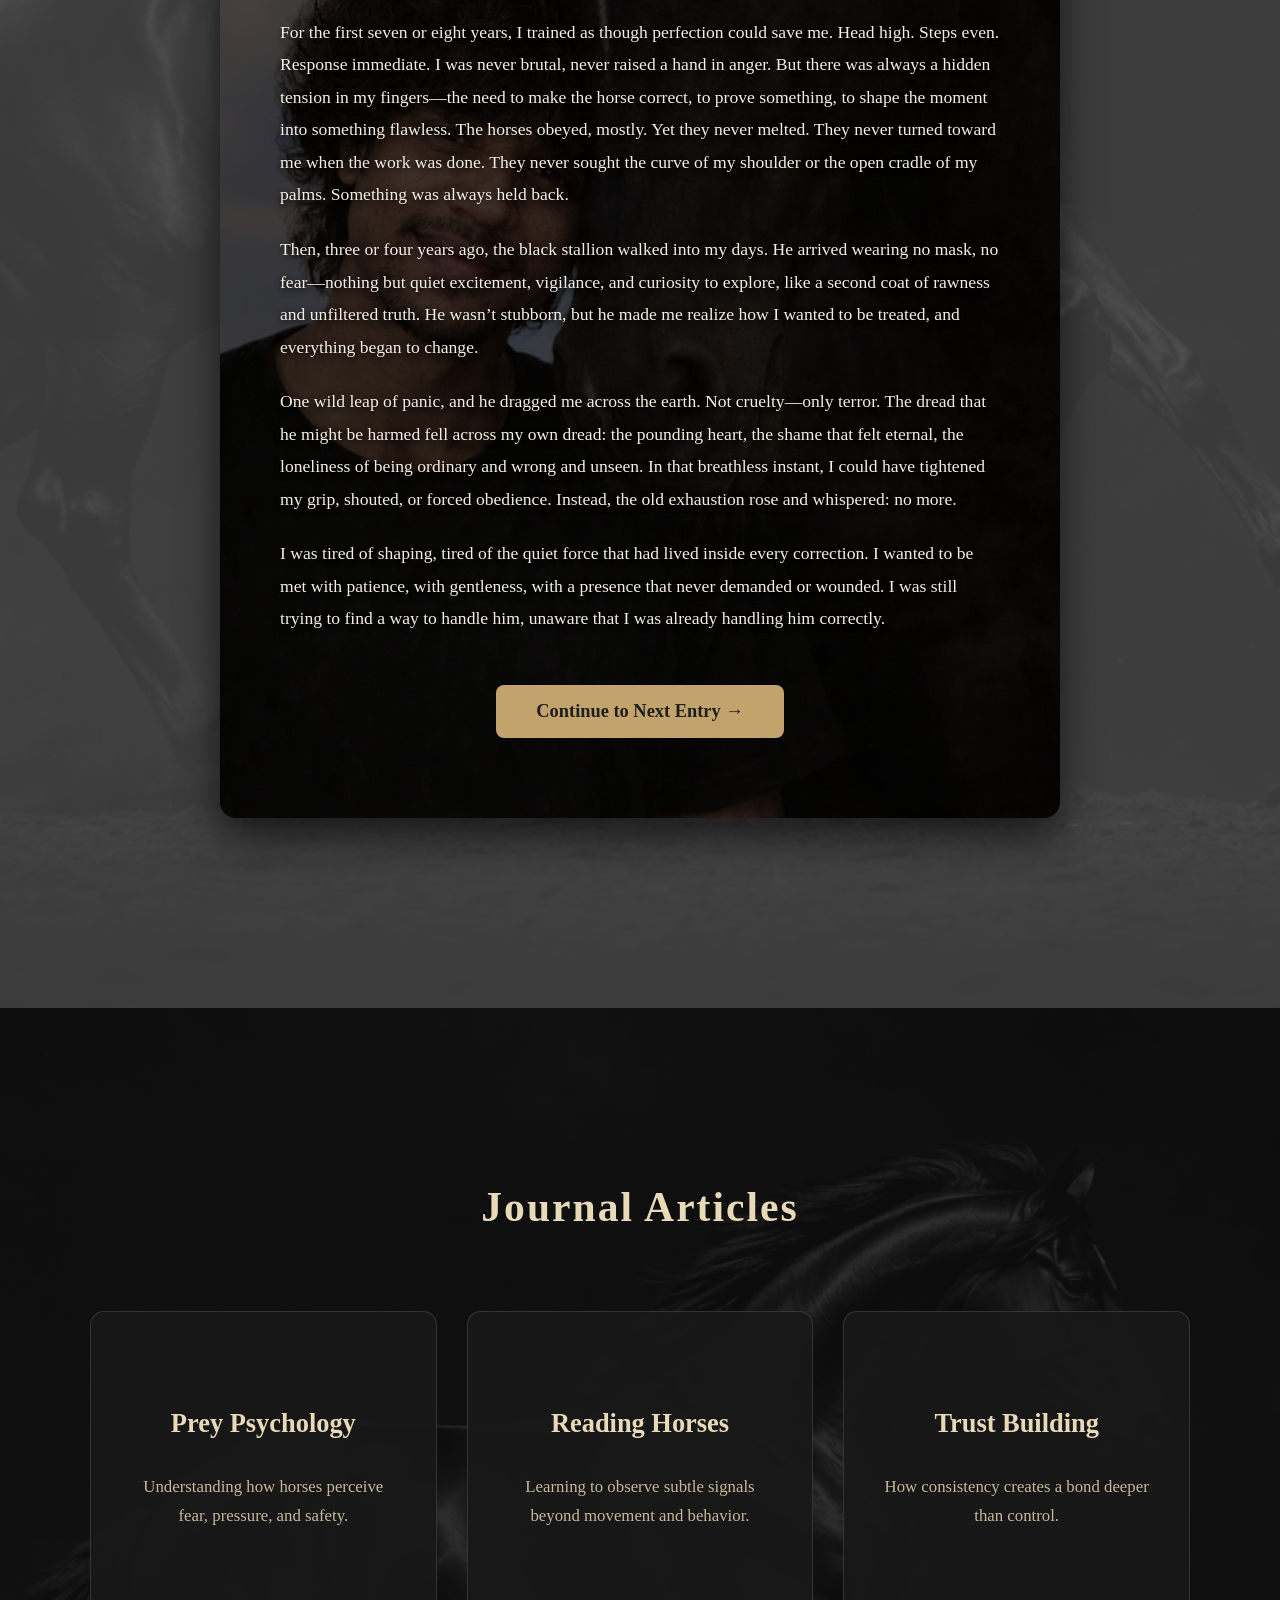
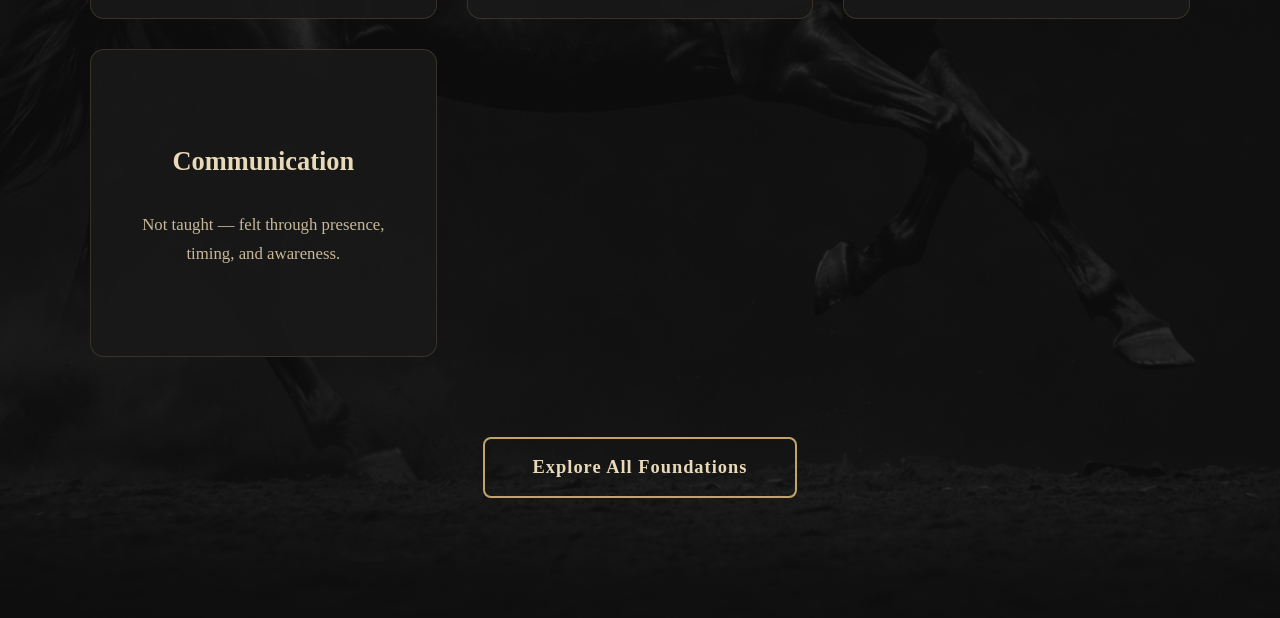
==== commit cec53fbb: "Update index.html" ====
--- a/index.html
+++ b/index.html
@@ -12,15 +12,13 @@
 </head>
 <body>
 
-<!-- ================= HERO ================= -->
+<!-- ================= HERO - Simple & Clean Fix ================= -->
 <section class="hero">
   <img src="hero.jpg" class="hero-img" alt="The Black Stallion">
 
   <div class="hero-overlay"></div>
-  <div class="hero-journal-layer"></div>
 
-  <!-- Navigation -->
-  <div class="nav-glass">
+  <div class="nav">
     <a href="#">Home</a>
     <a href="#intro">Stories</a>
     <a href="articles.html">Foundations</a>
@@ -28,9 +26,8 @@
     <a href="#">Contact</a>
   </div>
 
-  <!-- Glass Text Block -->
-  <div class="hero-glass-content">
-    <h1 class="journal-title">The Horseman's Journal</h1>
+  <div class="hero-content">
+    <h1>The Horseman's Journal</h1>
     <p class="author">Praveen Kumar</p>
     <p class="quote">
       “A fragile human outside.<br>
@@ -43,7 +40,7 @@
     <a href="#intro" class="enter-story">ENTER THE JOURNAL</a>
   </div>
 </section>
- 
+  
   <!-- ================= INTRO (JOURNAL 3 PAGES) ================= -->
 <section id="intro" class="intro-cinematic">
   <div class="intro-bg"></div>
--- a/style.css
+++ b/style.css
@@ -12,14 +12,13 @@
   background-attachment: fixed;
 }
 
-/* ================= HERO - Glass Block + 3D Nav ================= */
+/* ================= HERO - Final Fixed Version ================= */
 .hero {
   position: relative;
   width: 100%;
   height: 100vh;
   margin: 0;
   overflow: hidden;
-  background: #0a0a0a;
 }
 
 .hero-img {
@@ -29,37 +28,52 @@
   width: 100%;
   height: 100%;
   object-fit: cover;
-  filter: brightness(0.90) contrast(1.05);
+  object-position: center 30%;   /* Adjusts framing so horse is not cut off */
+  filter: brightness(0.92) contrast(1.08);
 }
 
 .hero-overlay {
   position: absolute;
   inset: 0;
-  background: rgba(10, 10, 10, 0.65);
+  background: linear-gradient(
+    to bottom,
+    rgba(10, 10, 10, 0.35),
+    rgba(10, 10, 10, 0.65) 50%,
+    rgba(10, 10, 10, 0.88)
+  );
   z-index: 1;
 }
 
-/* Glassy Navigation Bar */
+.hero-journal-layer {
+  position: absolute;
+  inset: 0;
+  background: rgba(255, 248, 230, 0.05);
+  z-index: 2;
+  mix-blend-mode: overlay;
+  pointer-events: none;
+}
+
+/* Glassy Navigation */
 .nav-glass {
   position: absolute;
-  top: 30px;
+  top: 35px;
   left: 50%;
   transform: translateX(-50%);
   z-index: 10;
-  background: rgba(20, 20, 20, 0.75);
+  background: rgba(20, 20, 20, 0.78);
   backdrop-filter: blur(12px);
   border: 1px solid rgba(194, 163, 107, 0.3);
   border-radius: 50px;
-  padding: 14px 40px;
+  padding: 12px 42px;
   display: flex;
-  gap: 38px;
-  box-shadow: 0 8px 25px rgba(0, 0, 0, 0.6);
+  gap: 40px;
+  box-shadow: 0 10px 30px rgba(0, 0, 0, 0.6);
 }
 
 .nav-glass a {
   color: #E8D9B8;
   text-decoration: none;
-  font-size: 1.05rem;
+  font-size: 1.08rem;
   transition: color 0.3s;
 }
 
@@ -70,33 +84,32 @@
 /* Glass Text Block */
 .hero-glass-content {
   position: absolute;
-  top: 50%;
+  top: 52%;
   left: 50%;
   transform: translate(-50%, -50%);
   z-index: 5;
-  background: rgba(25, 25, 25, 0.68);
-  backdrop-filter: blur(14px);
-  border: 1px solid rgba(194, 163, 107, 0.35);
-  border-radius: 20px;
-  padding: 60px 70px;
-  max-width: 680px;
+  background: rgba(20, 20, 20, 0.72);
+  backdrop-filter: blur(16px);
+  border: 1px solid rgba(194, 163, 107, 0.4);
+  border-radius: 22px;
+  padding: 55px 75px;
+  max-width: 660px;
   text-align: center;
-  box-shadow: 0 15px 40px rgba(0, 0, 0, 0.7);
+  box-shadow: 0 20px 50px rgba(0, 0, 0, 0.75);
 }
 
 .journal-title {
-  font-size: 4.1rem;
-  color: #E8D9B8;
-  margin-bottom: 18px;
+  font-size: 4.2rem;
+  color: #E8D9B8;
+  margin-bottom: 16px;
   letter-spacing: 3px;
-  text-shadow: 0 4px 15px rgba(0,0,0,0.8);
+  text-shadow: 0 6px 20px rgba(0,0,0,0.85);
 }
 
 .author {
-  font-size: 1.38rem;
+  font-size: 1.35rem;
   color: #C2A36B;
   margin-bottom: 35px;
-  letter-spacing: 2px;
 }
 
 .quote {
@@ -105,25 +118,25 @@
   color: #F4EFE6;
   margin-bottom: 38px;
   font-style: italic;
-  text-shadow: 0 3px 10px rgba(0,0,0,0.7);
+  text-shadow: 0 3px 12px rgba(0,0,0,0.8);
 }
 
 .context {
   font-size: 1.18rem;
   line-height: 1.8;
   color: #D4C5A8;
-  margin-bottom: 55px;
+  margin-bottom: 60px;
 }
 
 .enter-story {
   display: inline-block;
-  padding: 16px 48px;
+  padding: 16px 50px;
   border: 2px solid #C2A36B;
   color: #E8D9B8;
   text-decoration: none;
-  font-size: 1.2rem;
+  font-size: 1.22rem;
   font-weight: bold;
-  letter-spacing: 1.5px;
+  letter-spacing: 2px;
   border-radius: 8px;
   transition: all 0.4s ease;
   background: rgba(0, 0, 0, 0.4);
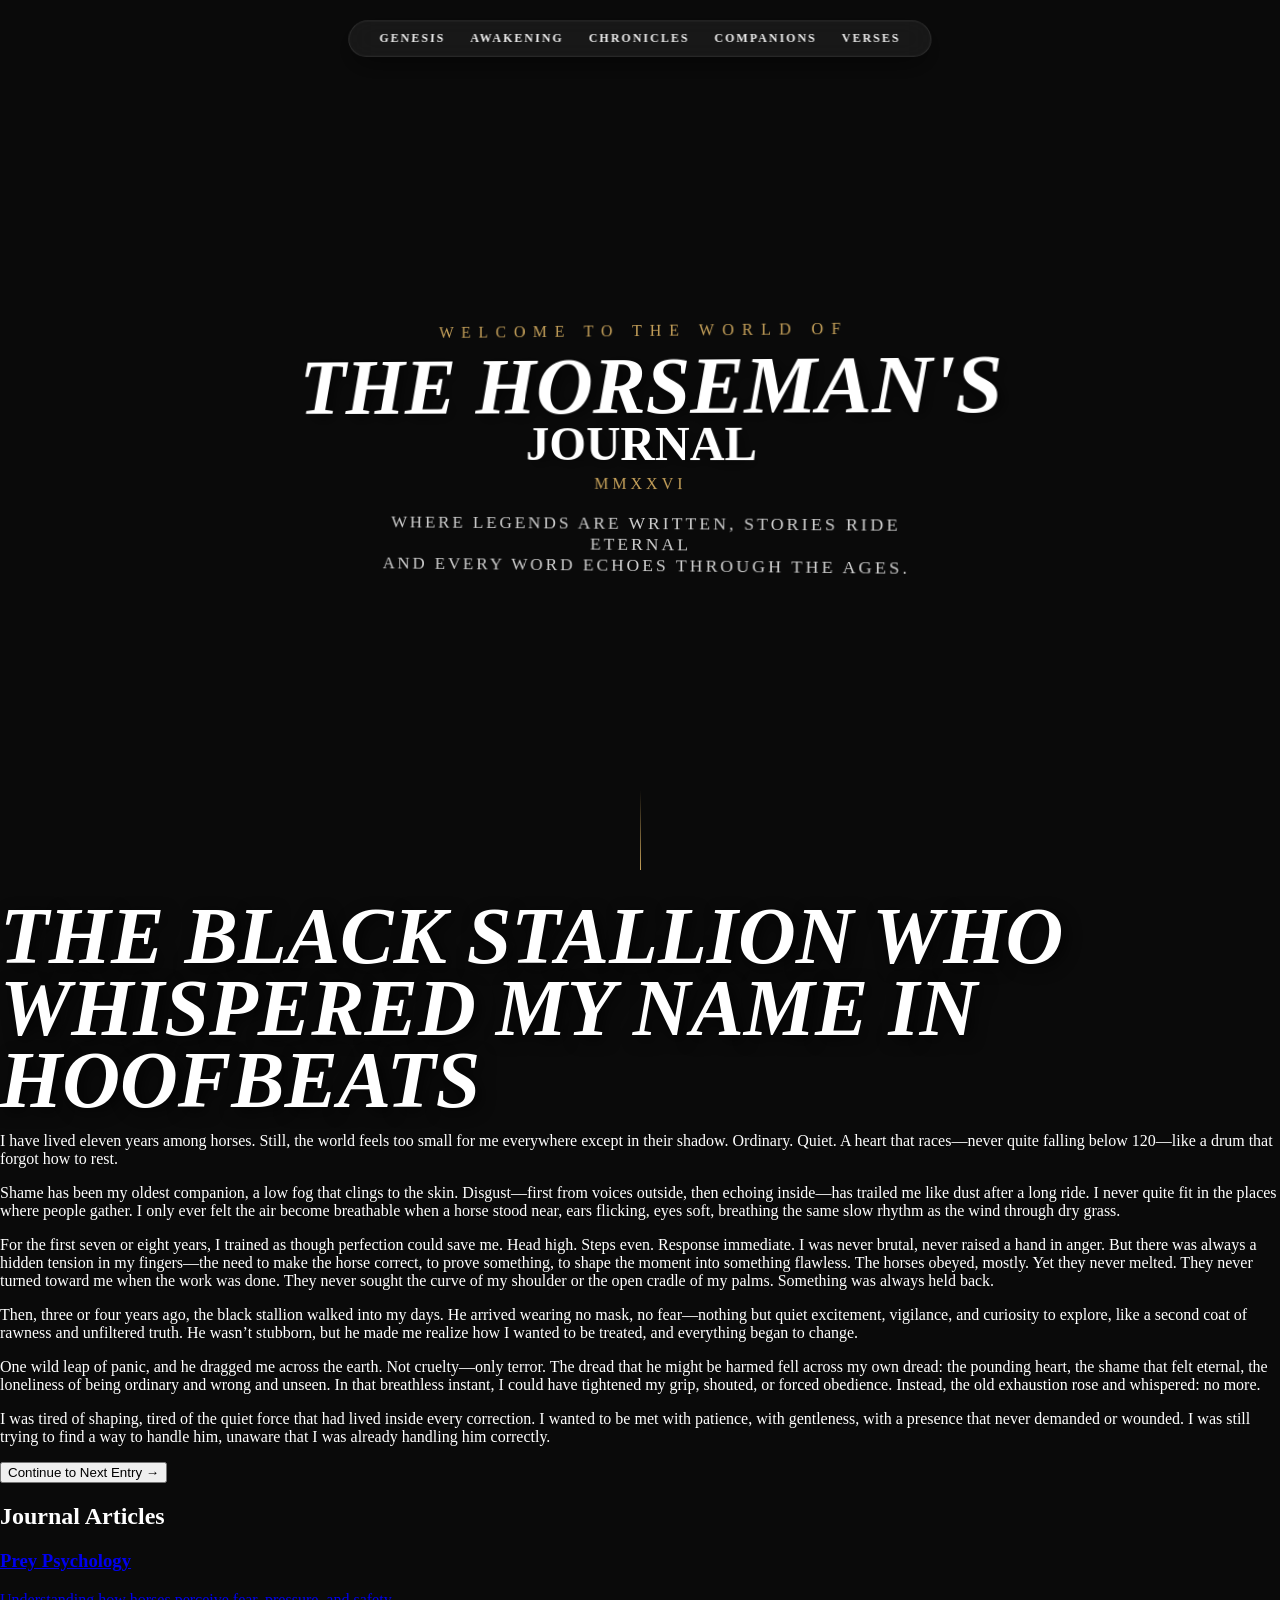
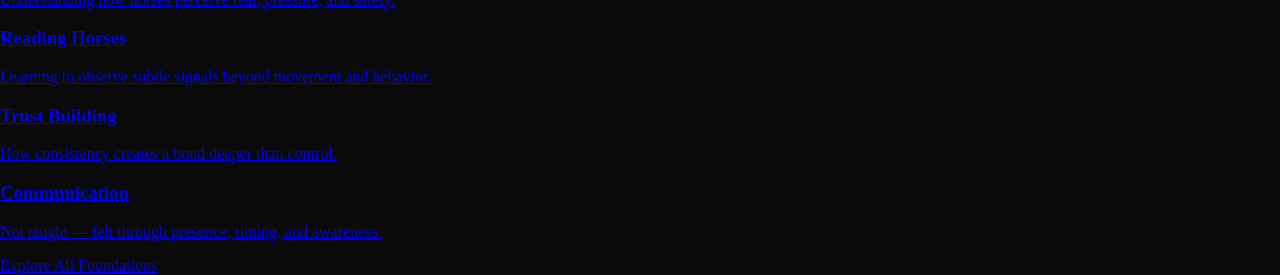
==== commit 77619d35: "Update index.html" ====
--- a/index.html
+++ b/index.html
@@ -1,46 +1,186 @@
 <!DOCTYPE html>
 <html lang="en">
 <head>
-  <meta charset="UTF-8">
-  <title>The Horseman's Journal</title>
-  <link rel="stylesheet" href="style.css">
-  <script>
-    window.onload = function () {
-      window.scrollTo(0, 0);
-    };
-  </script>
+    <meta charset="UTF-8">
+    <meta name="viewport" content="width=device-width, initial-scale=1.0">
+    <title>The Horseman's Journal | MMXXVI</title>
+    <style>
+        :root {
+            --gold: #c5a059;
+            --dark: #0a0a0a;
+            --glass: rgba(255, 255, 255, 0.05);
+        }
+
+        body, html {
+            margin: 0;
+            padding: 0;
+            background-color: var(--dark);
+            color: white;
+            font-family: 'Georgia', serif;
+            overflow-x: hidden;
+        }
+
+        /* --- 3D Navigation Bar --- */
+        nav {
+            position: fixed;
+            top: 20px;
+            left: 50%;
+            transform: translateX(-50%) perspective(1000px) rotateX(10deg);
+            z-index: 1000;
+            background: var(--glass);
+            backdrop-filter: blur(15px);
+            border: 1px solid rgba(255, 255, 255, 0.1);
+            padding: 10px 30px;
+            border-radius: 50px;
+            display: flex;
+            gap: 25px;
+            box-shadow: 0 10px 30px rgba(0,0,0,0.5);
+            transition: transform 0.3s ease;
+        }
+
+        nav:hover {
+            transform: translateX(-50%) perspective(1000px) rotateX(0deg);
+        }
+
+        nav a {
+            color: #eee;
+            text-decoration: none;
+            font-size: 0.75rem;
+            letter-spacing: 2px;
+            text-transform: uppercase;
+            transition: color 0.3s;
+            font-weight: bold;
+        }
+
+        nav a:hover {
+            color: var(--gold);
+            text-shadow: 0 0 10px var(--gold);
+        }
+
+        /* --- Hero Section --- */
+        .hero {
+            height: 100vh;
+            display: flex;
+            align-items: center;
+            justify-content: center;
+            position: relative;
+            overflow: hidden;
+            text-align: center;
+        }
+
+        /* 3D Motion Background */
+        .hero-bg {
+            position: absolute;
+            top: -10%;
+            left: -10%;
+            width: 120%;
+            height: 120%;
+            background: linear-gradient(rgba(0,0,0,0.6), rgba(0,0,0,0.6)), 
+                        url('https://images.unsplash.com/photo-1553284965-83fd3e82fa5a?auto=format&fit=crop&q=80&w=2071');
+            background-size: cover;
+            background-position: center;
+            z-index: -1;
+            animation: subtleZoom 20s infinite alternate ease-in-out;
+        }
+
+        @keyframes subtleZoom {
+            from { transform: scale(1) translate(0, 0); }
+            to { transform: scale(1.1) translate(-2%, -2%); }
+        }
+
+        /* Floating Content Overlay */
+        .content {
+            z-index: 2;
+            max-width: 900px;
+            padding: 20px;
+            transform: perspective(1000px) rotateY(-5deg);
+            animation: float 6s infinite ease-in-out;
+        }
+
+        @keyframes float {
+            0%, 100% { transform: translateY(0) rotateY(-5deg); }
+            50% { transform: translateY(-20px) rotateY(5deg); }
+        }
+
+        .welcome-text {
+            font-size: 1rem;
+            letter-spacing: 8px;
+            color: var(--gold);
+            text-transform: uppercase;
+            margin-bottom: 10px;
+        }
+
+        h1 {
+            font-size: 5rem;
+            margin: 0;
+            line-height: 0.9;
+            text-transform: uppercase;
+            font-style: italic;
+            text-shadow: 4px 4px 15px rgba(0,0,0,0.8);
+        }
+
+        h1 span {
+            display: block;
+            font-size: 3rem;
+            font-style: normal;
+        }
+
+        .tagline {
+            margin-top: 20px;
+            font-size: 1.1rem;
+            letter-spacing: 3px;
+            opacity: 0.8;
+            max-width: 600px;
+            margin-left: auto;
+            margin-right: auto;
+        }
+
+        .scroll-indicator {
+            position: absolute;
+            bottom: 30px;
+            width: 1px;
+            height: 80px;
+            background: linear-gradient(transparent, var(--gold));
+            animation: pulse 2s infinite;
+        }
+
+        @keyframes pulse {
+            0% { transform: scaleY(0); transform-origin: top; }
+            50% { transform: scaleY(1); transform-origin: top; }
+            51% { transform: scaleY(1); transform-origin: bottom; }
+            100% { transform: scaleY(0); transform-origin: bottom; }
+        }
+    </style>
 </head>
 <body>
 
-<!-- ================= HERO - Simple & Clean Fix ================= -->
-<section class="hero">
-  <img src="hero.jpg" class="hero-img" alt="The Black Stallion">
-
-  <div class="hero-overlay"></div>
-
-  <div class="nav">
-    <a href="#">Home</a>
-    <a href="#intro">Stories</a>
-    <a href="articles.html">Foundations</a>
-    <a href="#">Gallery</a>
-    <a href="#">Contact</a>
-  </div>
-
-  <div class="hero-content">
-    <h1>The Horseman's Journal</h1>
-    <p class="author">Praveen Kumar</p>
-    <p class="quote">
-      “A fragile human outside.<br>
-      A horse inside.”
-    </p>
-    <p class="context">
-      Eleven years of learning trust from horses —<br>
-      and from one black stallion who changed everything.
-    </p>
-    <a href="#intro" class="enter-story">ENTER THE JOURNAL</a>
-  </div>
-</section>
-  
+    <nav>
+        <a href="#">Genesis</a>
+        <a href="#">Awakening</a>
+        <a href="#">Chronicles</a>
+        <a href="#">Companions</a>
+        <a href="#">Verses</a>
+    </nav>
+
+    <section class="hero">
+        <div class="hero-bg"></div>
+        
+        <div class="content">
+            <p class="welcome-text">Welcome to the world of</p>
+            <h1>The Horseman's<span>Journal</span></h1>
+            <p style="color: var(--gold); margin-top: 10px; letter-spacing: 4px;">MMXXVI</p>
+            <p class="tagline">
+                WHERE LEGENDS ARE WRITTEN, STORIES RIDE ETERNAL<br>
+                AND EVERY WORD ECHOES THROUGH THE AGES.
+            </p>
+        </div>
+
+        <div class="scroll-indicator"></div>
+    </section>
+
+</body>
+</html>
+
   <!-- ================= INTRO (JOURNAL 3 PAGES) ================= -->
 <section id="intro" class="intro-cinematic">
   <div class="intro-bg"></div>
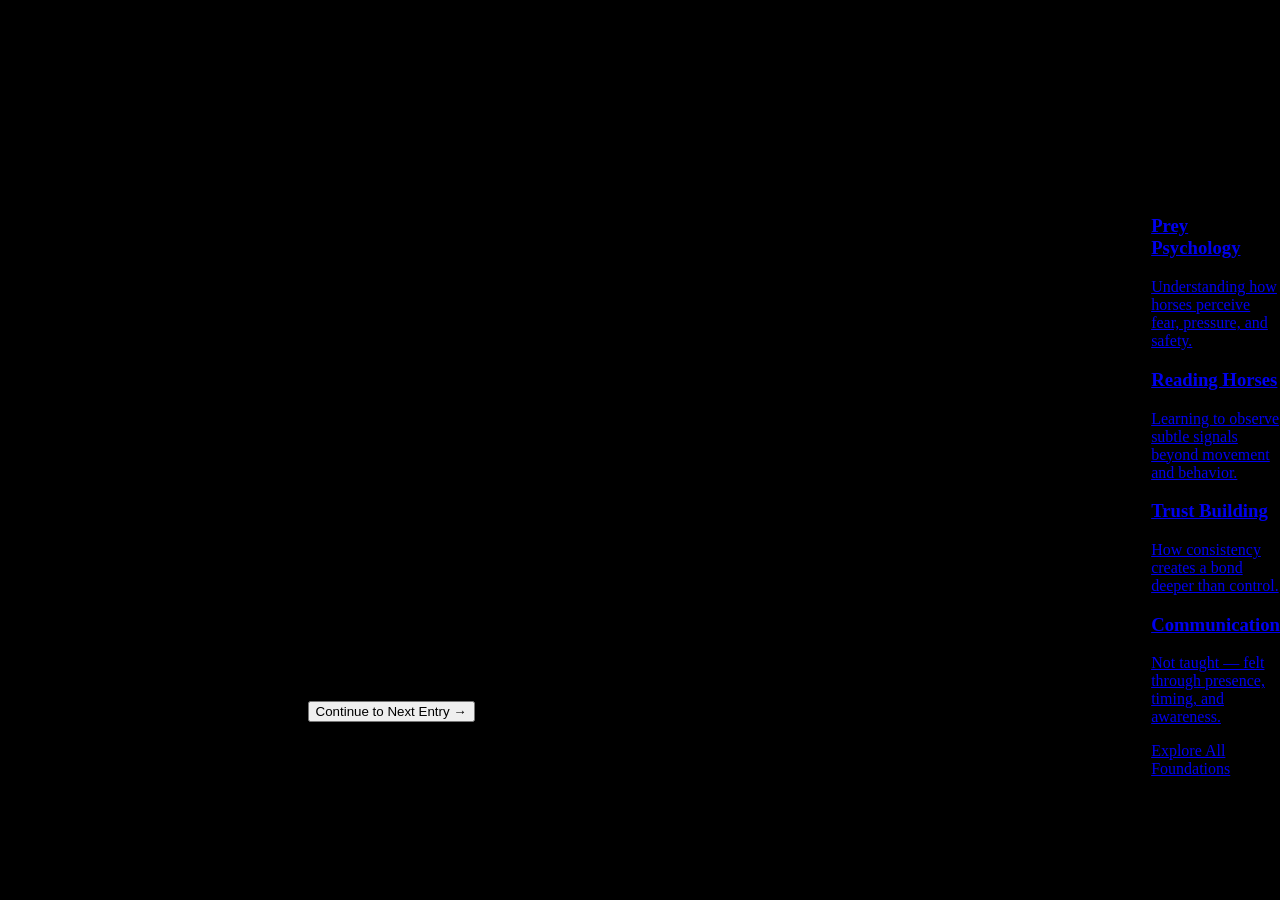
==== commit a66931bd: "Update index.html" ====
--- a/index.html
+++ b/index.html
@@ -3,185 +3,80 @@
 <head>
     <meta charset="UTF-8">
     <meta name="viewport" content="width=device-width, initial-scale=1.0">
-    <title>The Horseman's Journal | MMXXVI</title>
+    <title>The Horseman's Journal | Cinematic Experience</title>
     <style>
-        :root {
-            --gold: #c5a059;
-            --dark: #0a0a0a;
-            --glass: rgba(255, 255, 255, 0.05);
-        }
-
+        /* 1. The Base Layer: 
+           Set the canvas. Make sure the background is pure black 
+           so the scene fades perfectly.
+        */
         body, html {
             margin: 0;
             padding: 0;
-            background-color: var(--dark);
-            color: white;
-            font-family: 'Georgia', serif;
-            overflow-x: hidden;
+            width: 100%;
+            height: 100%;
+            overflow: hidden; /* Prevents scrollbars */
+            background-color: #000000; /* Deep black foundation */
+            display: flex;
+            justify-content: center; /* Center horizontally */
+            align-items: center;    /* Center vertically */
         }
 
-        /* --- 3D Navigation Bar --- */
-        nav {
-            position: fixed;
-            top: 20px;
-            left: 50%;
-            transform: translateX(-50%) perspective(1000px) rotateX(10deg);
-            z-index: 1000;
-            background: var(--glass);
-            backdrop-filter: blur(15px);
-            border: 1px solid rgba(255, 255, 255, 0.1);
-            padding: 10px 30px;
-            border-radius: 50px;
-            display: flex;
-            gap: 25px;
-            box-shadow: 0 10px 30px rgba(0,0,0,0.5);
-            transition: transform 0.3s ease;
+        /* 2. The Motion Asset (Video):
+           This container holds the video, ensuring it covers the whole screen.
+        */
+        .cinematic-container {
+            position: relative;
+            width: 100vw;
+            height: 100vh;
         }
 
-        nav:hover {
-            transform: translateX(-50%) perspective(1000px) rotateX(0deg);
+        /* The video is set to 'cover', meaning it expands 
+           to fill the screen, like a cinematic movie frame.
+        */
+        #hero-video {
+            position: absolute;
+            top: 50%;
+            left: 50%;
+            min-width: 100%;
+            min-height: 100%;
+            width: auto;
+            height: auto;
+            transform: translate(-50%, -50%);
+            object-fit: cover; /* Critically important for the "cover" effect */
+            z-index: 1; /* Places the video on the bottom layer */
         }
 
-        nav a {
-            color: #eee;
-            text-decoration: none;
-            font-size: 0.75rem;
-            letter-spacing: 2px;
-            text-transform: uppercase;
-            transition: color 0.3s;
-            font-weight: bold;
-        }
-
-        nav a:hover {
-            color: var(--gold);
-            text-shadow: 0 0 10px var(--gold);
-        }
-
-        /* --- Hero Section --- */
-        .hero {
-            height: 100vh;
-            display: flex;
-            align-items: center;
-            justify-content: center;
-            position: relative;
-            overflow: hidden;
-            text-align: center;
-        }
-
-        /* 3D Motion Background */
-        .hero-bg {
+        /* 3. (Optional) The Vignette Overlay:
+           This adds a subtle dark gradient around the edges, 
+           perfectly focusing the eye on the center approach.
+        */
+        .vignette {
             position: absolute;
-            top: -10%;
-            left: -10%;
-            width: 120%;
-            height: 120%;
-            background: linear-gradient(rgba(0,0,0,0.6), rgba(0,0,0,0.6)), 
-                        url('https://images.unsplash.com/photo-1553284965-83fd3e82fa5a?auto=format&fit=crop&q=80&w=2071');
-            background-size: cover;
-            background-position: center;
-            z-index: -1;
-            animation: subtleZoom 20s infinite alternate ease-in-out;
-        }
-
-        @keyframes subtleZoom {
-            from { transform: scale(1) translate(0, 0); }
-            to { transform: scale(1.1) translate(-2%, -2%); }
-        }
-
-        /* Floating Content Overlay */
-        .content {
-            z-index: 2;
-            max-width: 900px;
-            padding: 20px;
-            transform: perspective(1000px) rotateY(-5deg);
-            animation: float 6s infinite ease-in-out;
-        }
-
-        @keyframes float {
-            0%, 100% { transform: translateY(0) rotateY(-5deg); }
-            50% { transform: translateY(-20px) rotateY(5deg); }
-        }
-
-        .welcome-text {
-            font-size: 1rem;
-            letter-spacing: 8px;
-            color: var(--gold);
-            text-transform: uppercase;
-            margin-bottom: 10px;
-        }
-
-        h1 {
-            font-size: 5rem;
-            margin: 0;
-            line-height: 0.9;
-            text-transform: uppercase;
-            font-style: italic;
-            text-shadow: 4px 4px 15px rgba(0,0,0,0.8);
-        }
-
-        h1 span {
-            display: block;
-            font-size: 3rem;
-            font-style: normal;
-        }
-
-        .tagline {
-            margin-top: 20px;
-            font-size: 1.1rem;
-            letter-spacing: 3px;
-            opacity: 0.8;
-            max-width: 600px;
-            margin-left: auto;
-            margin-right: auto;
-        }
-
-        .scroll-indicator {
-            position: absolute;
-            bottom: 30px;
-            width: 1px;
-            height: 80px;
-            background: linear-gradient(transparent, var(--gold));
-            animation: pulse 2s infinite;
-        }
-
-        @keyframes pulse {
-            0% { transform: scaleY(0); transform-origin: top; }
-            50% { transform: scaleY(1); transform-origin: top; }
-            51% { transform: scaleY(1); transform-origin: bottom; }
-            100% { transform: scaleY(0); transform-origin: bottom; }
+            top: 0;
+            left: 0;
+            width: 100%;
+            height: 100%;
+            background: radial-gradient(circle, rgba(0,0,0,0) 60%, rgba(0,0,0,0.8) 100%);
+            z-index: 2; /* Sits on top of the video */
+            pointer-events: none; /* Allows clicks to pass through */
         }
     </style>
 </head>
 <body>
 
-    <nav>
-        <a href="#">Genesis</a>
-        <a href="#">Awakening</a>
-        <a href="#">Chronicles</a>
-        <a href="#">Companions</a>
-        <a href="#">Verses</a>
-    </nav>
+    <div class="cinematic-container">
+        <video autoplay loop muted playsinline id="hero-video">
+            <source src="hyper-real-horse.mp4" type="video/mp4">
+            Your browser does not support the video tag.
+        </video>
 
-    <section class="hero">
-        <div class="hero-bg"></div>
-        
-        <div class="content">
-            <p class="welcome-text">Welcome to the world of</p>
-            <h1>The Horseman's<span>Journal</span></h1>
-            <p style="color: var(--gold); margin-top: 10px; letter-spacing: 4px;">MMXXVI</p>
-            <p class="tagline">
-                WHERE LEGENDS ARE WRITTEN, STORIES RIDE ETERNAL<br>
-                AND EVERY WORD ECHOES THROUGH THE AGES.
-            </p>
-        </div>
-
-        <div class="scroll-indicator"></div>
-    </section>
+        <div class="vignette"></div>
+    </div>
 
 </body>
-</html>
+</html>  
 
-  <!-- ================= INTRO (JOURNAL 3 PAGES) ================= -->
+<!-- ================= INTRO (JOURNAL 3 PAGES) ================= -->
 <section id="intro" class="intro-cinematic">
   <div class="intro-bg"></div>
   <div class="intro-overlay"></div>
